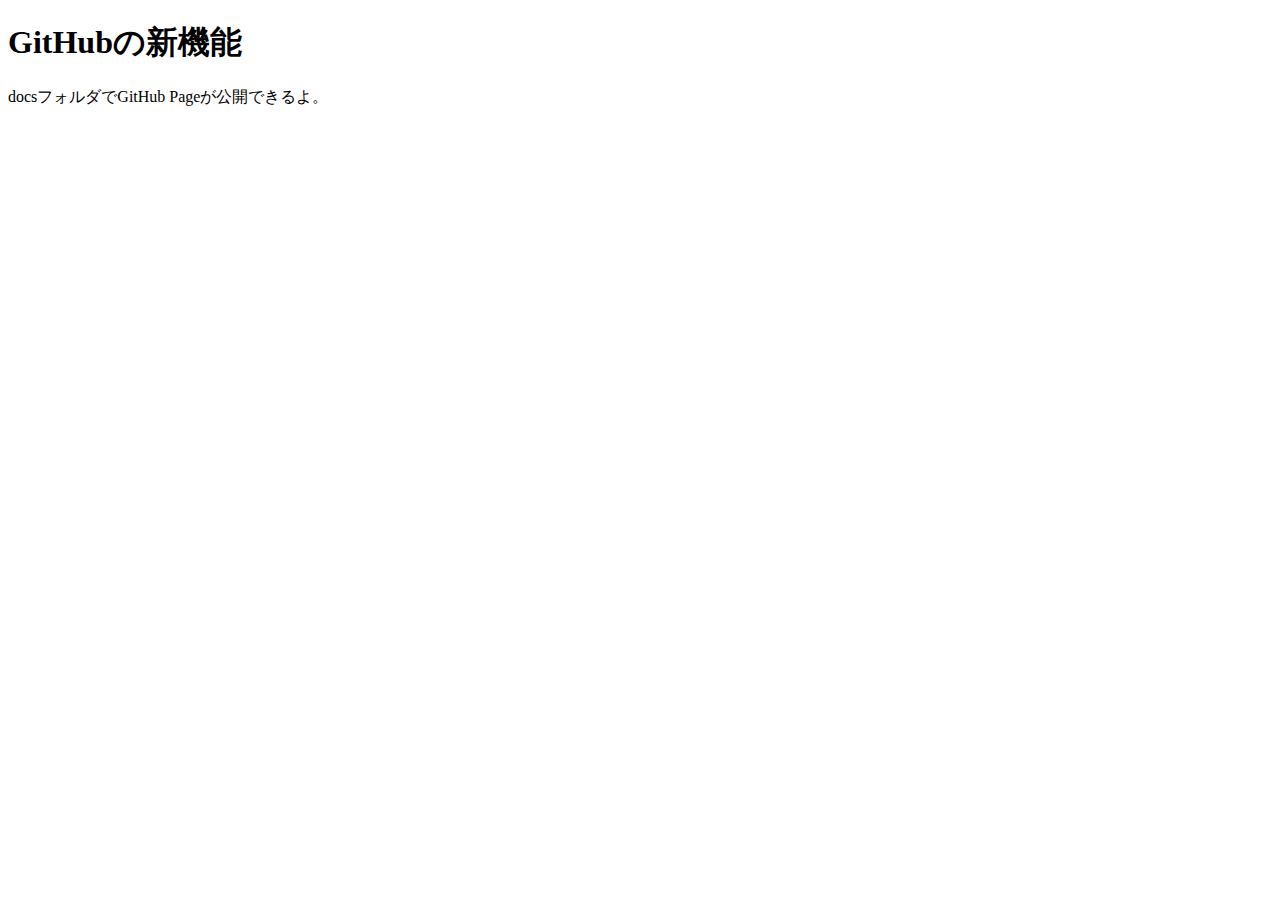
==== index.html @ 121c15c5 "基本ファイル追加" ====
<!doctype html>
<html lang="ja">
<head>
  <meta charset="UTF-8">
  <meta name="viewport"
        content="width=device-width, user-scalable=no, initial-scale=1.0, maximum-scale=1.0, minimum-scale=1.0">
  <meta http-equiv="X-UA-Compatible" content="ie=edge">
  <link rel="stylesheet" href="css/style.css">
  <script src="js/script.js"></script>
  <title>My Page</title>
</head>
<body>
<h1>GitHubの新機能</h1>
<p>docsフォルダでGitHub Pageが公開できるよ。</p>
<figure>
  <img src="images/animal1.jpg" alt="">
</figure>
</body>
</html>
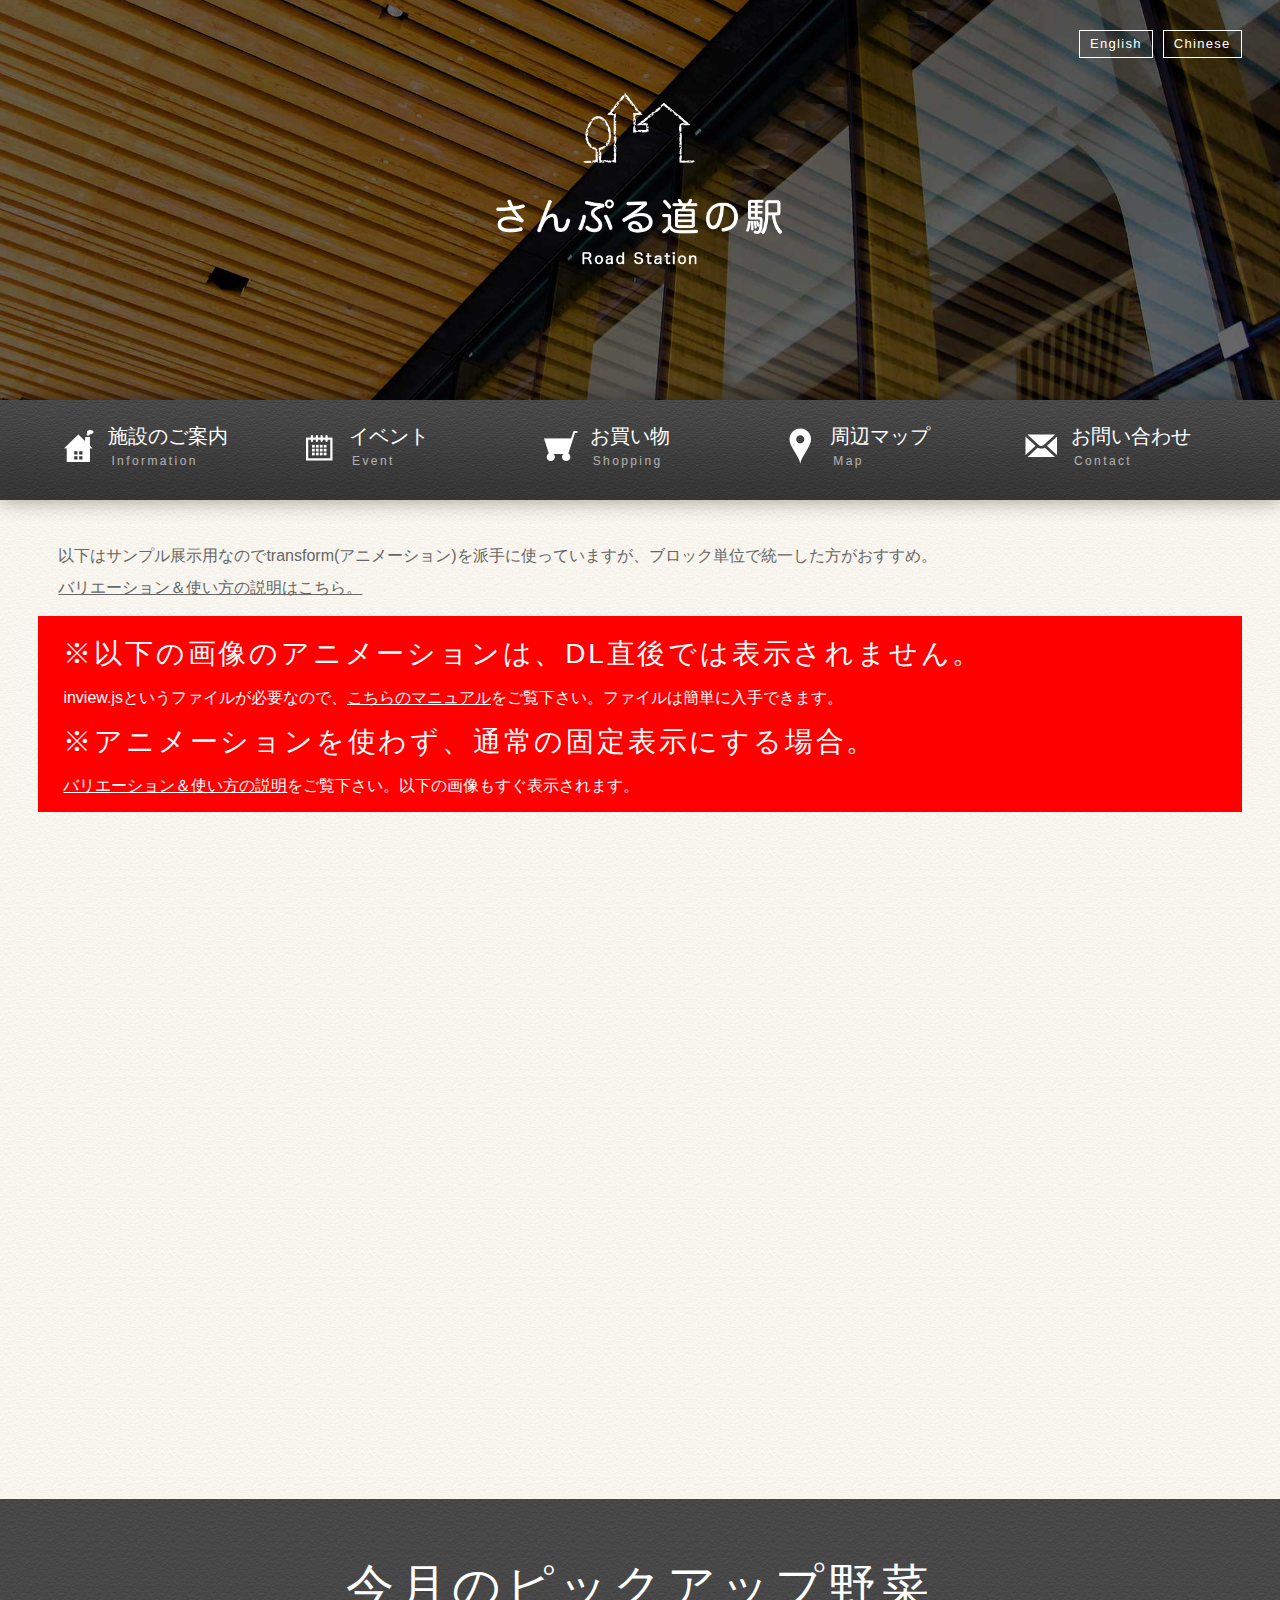
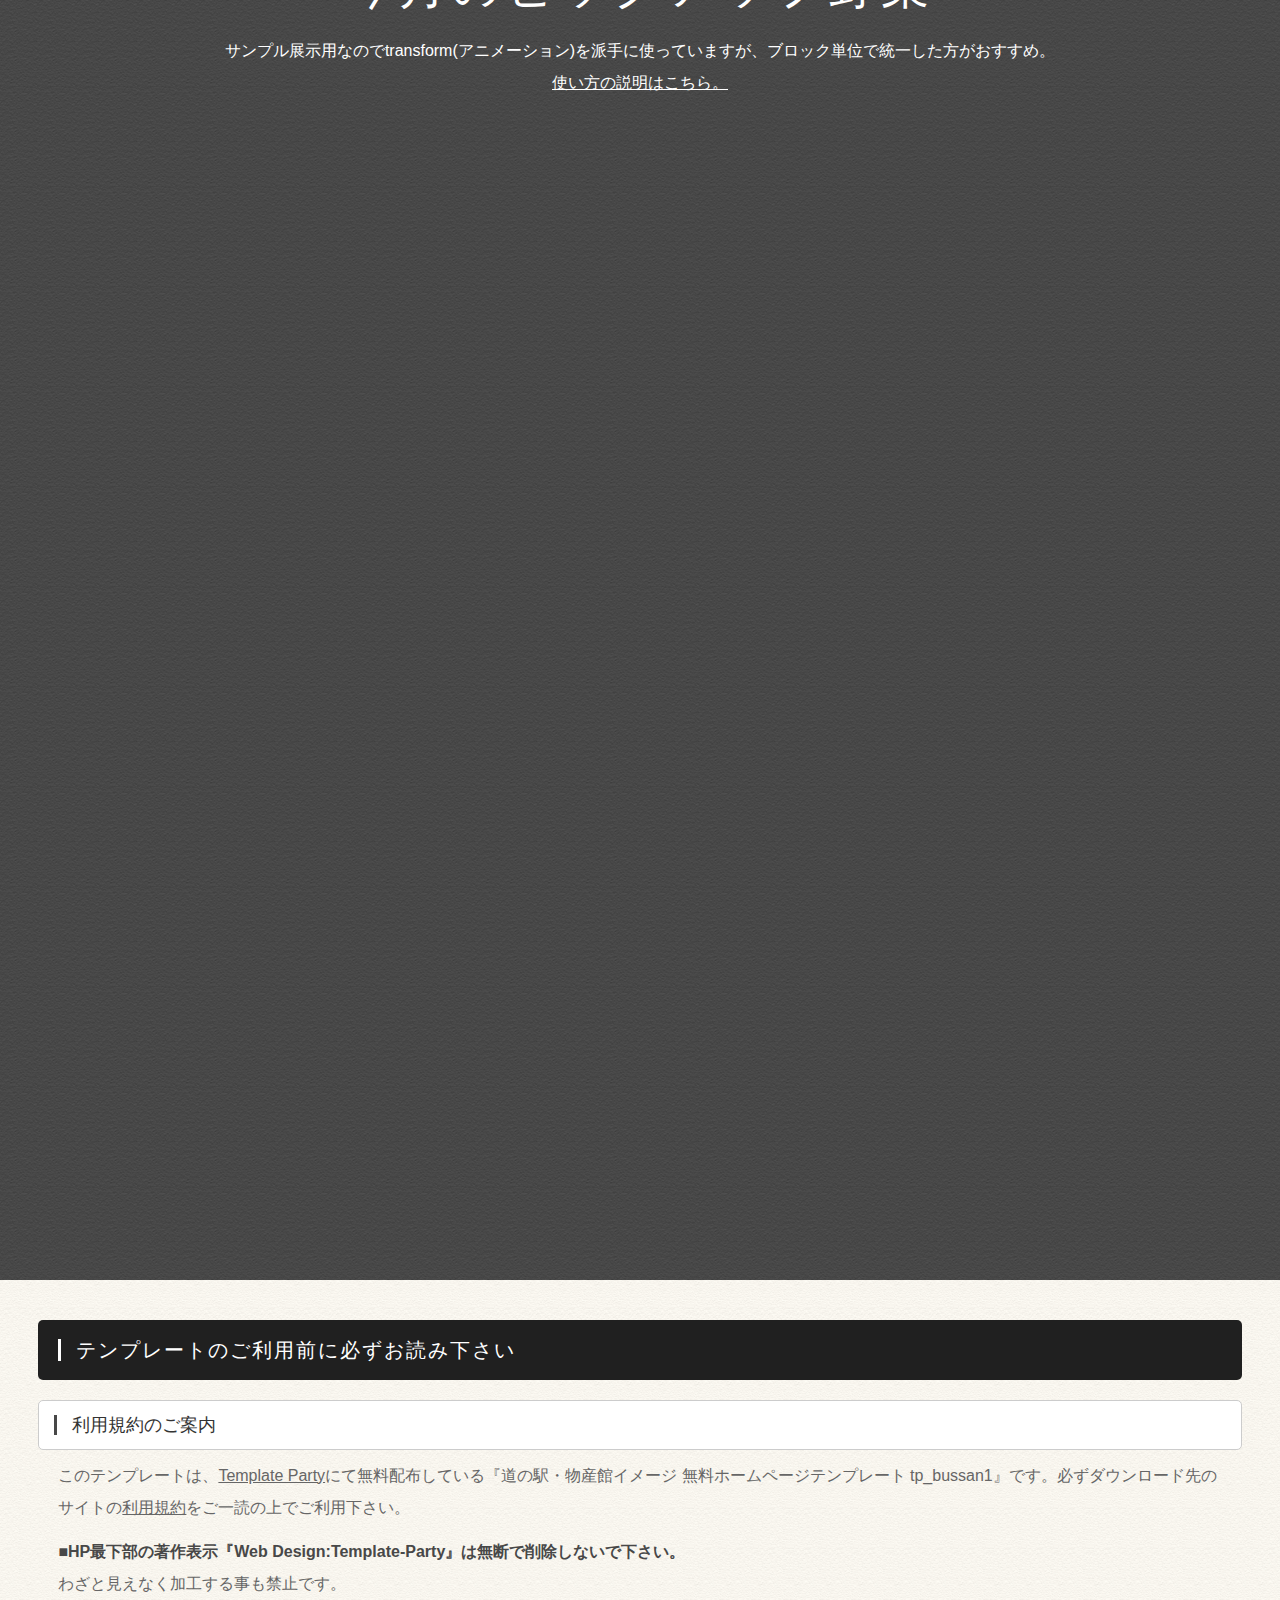
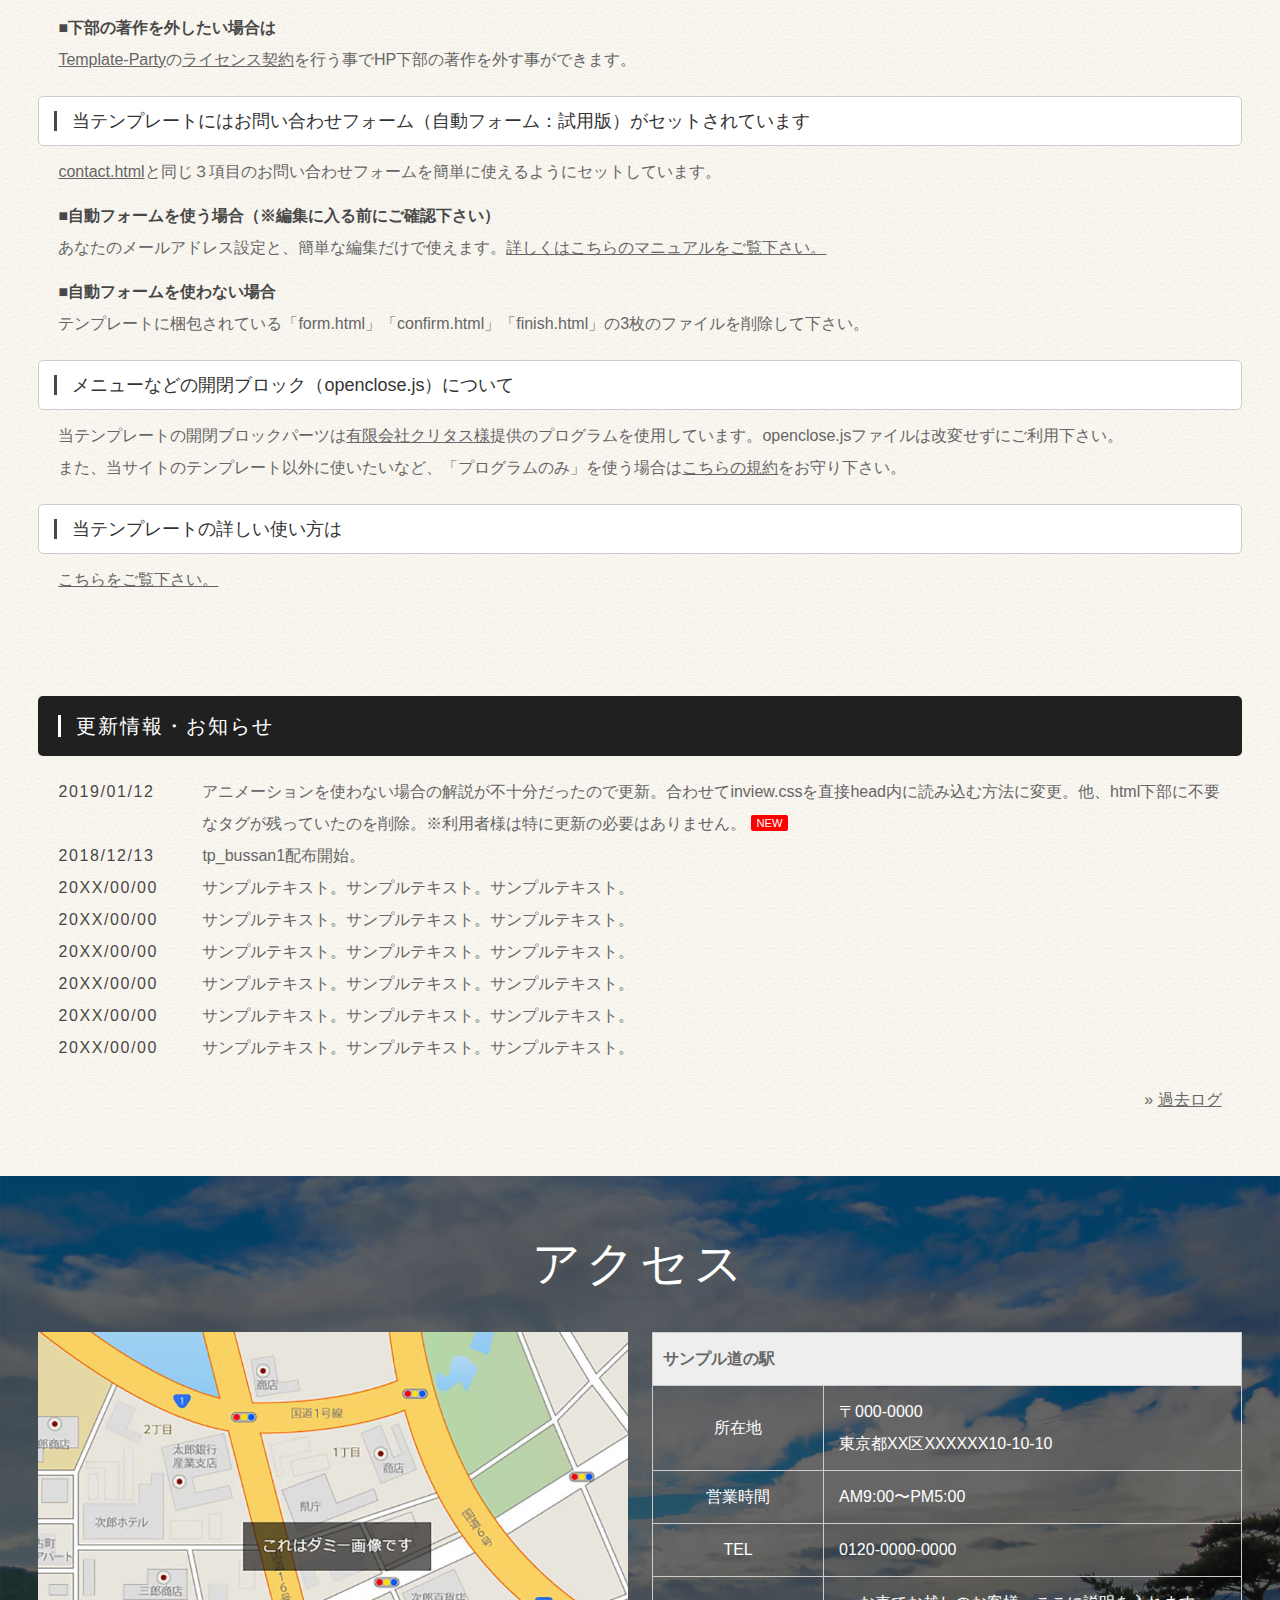
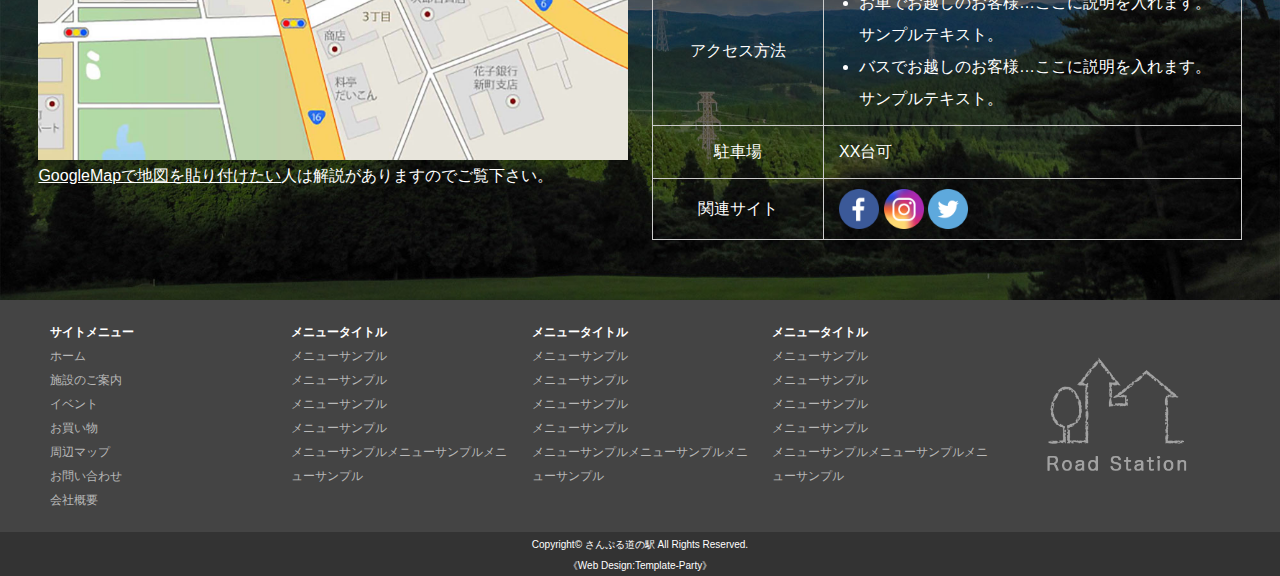
==== commit 83409126: "テンプレサイトインポートしてみた" ====
--- a/index.html
+++ b/index.html
@@ -1,19 +1,381 @@
-<!doctype html>
+<!DOCTYPE html>
 <html lang="ja">
 <head>
-  <meta charset="UTF-8">
-  <meta name="viewport"
-        content="width=device-width, user-scalable=no, initial-scale=1.0, maximum-scale=1.0, minimum-scale=1.0">
-  <meta http-equiv="X-UA-Compatible" content="ie=edge">
-  <link rel="stylesheet" href="css/style.css">
-  <script src="js/script.js"></script>
-  <title>My Page</title>
+<meta charset="UTF-8">
+<meta http-equiv="X-UA-Compatible" content="IE=edge">
+<title>道の駅・物産館イメージ 無料ホームページテンプレート tp_bussan1</title>
+<meta name="viewport" content="width=device-width, initial-scale=1">
+<meta name="description" content="ここにサイト説明を入れます">
+<meta name="keywords" content="キーワード１,キーワード２,キーワード３,キーワード４,キーワード５">
+<link rel="stylesheet" href="css/style.css">
+<link rel="stylesheet" href="css/inview.css">
+<script src="js/openclose.js"></script>
+<script src="js/fixmenu.js"></script>
+<script src="js/fixmenu_pagetop.js"></script>
+<script src="https://ajax.googleapis.com/ajax/libs/jquery/1.12.4/jquery.min.js"></script>
+<!--[if lt IE 9]>
+<script src="https://oss.maxcdn.com/html5shiv/3.7.2/html5shiv.min.js"></script>
+<script src="https://oss.maxcdn.com/respond/1.4.2/respond.min.js"></script>
+<style>
+body.is-fixed-menu #menubar.nav-fix-pos,body.is-fixed #menubar.nav-fix-pos {position: static;}
+</style>
+<![endif]-->
+<!--[if lt IE 10]>
+<style>
+.up, .left, .right, .transform1, .transform2 {opacity:1;}
+.upstyle, .leftstyle, .rightstyle, .transform1style, .transform2style {transition: 0s 0s;}
+.up {bottom: 0px;}
+.left {left: 0px;}
+.right {right: 0px;}
+.transform1 {transform: scaleX(1);}
+</style>
+<![endif]-->
 </head>
-<body>
-<h1>GitHubの新機能</h1>
-<p>docsフォルダでGitHub Pageが公開できるよ。</p>
-<figure>
-  <img src="images/animal1.jpg" alt="">
-</figure>
+
+<body class="home">
+
+<header>
+<div class="inner">
+<h1 id="logo"><a href="index.html"><img src="images/logo.png" alt="さんぷる道の駅"></a></h1>
+<ul id="header-nav">
+<li><a href="#">English</a></li>
+<li><a href="#">Chinese</a></li>
+</ul>
+</div>
+</header>
+
+<!--PC用（901px以上端末）メニュー-->
+<nav id="menubar" class="nav-fix-pos">
+<ul class="inner">
+<li class="info"><a href="info.html">施設のご案内<span>Information</span></a></li>
+<li class="event"><a href="event.html">イベント<span>Event</span></a></li>
+<li class="shopping"><a href="shopping.html">お買い物<span>Shopping</span></a></li>
+<li class="map"><a href="map.html">周辺マップ<span>Map</span></a></li>
+<li class="contact"><a href="contact.html">お問い合わせ<span>Contact</span></a></li>
+</ul>
+</nav>
+<!--小さな端末用（900px以下端末）メニュー-->
+<nav id="menubar-s">
+<ul>
+<li class="info"><a href="info.html">施設のご案内<span>Information</span></a></li>
+<li class="event"><a href="event.html">イベント<span>Event</span></a></li>
+<li class="shopping"><a href="shopping.html">お買い物<span>Shopping</span></a></li>
+<li class="map"><a href="map.html">周辺マップ<span>Map</span></a></li>
+<li class="contact"><a href="contact.html">お問い合わせ<span>Contact</span></a></li>
+</ul>
+</nav>
+
+<div class="contents">
+<div class="inner">
+
+	<section>
+
+	<p>以下はサンプル展示用なのでtransform(アニメーション)を派手に使っていますが、ブロック単位で統一した方がおすすめ。<br>
+	<a href="transform.html">バリエーション＆使い方の説明はこちら。</a></p>
+
+	<p class="check"><span class="big1">※以下の画像のアニメーションは、DL直後では表示されません。</span><br>
+	inview.jsというファイルが必要なので、<a href="https://template-party.com/file/inview.html">こちらのマニュアル</a>をご覧下さい。ファイルは簡単に入手できます。<br>
+	<span class="big1">※アニメーションを使わず、通常の固定表示にする場合。</span><br>
+	<a href="transform.html">バリエーション＆使い方の説明</a>をご覧下さい。以下の画像もすぐ表示されます。</p>
+
+	<div class="box2 transform1">
+	<figure><img src="images_sample/sample1.jpg" alt="コーヒー豆"></figure>
+	<h4>コーヒーの試飲</h4>
+	<p>X月X日より取り扱い開始予定のコーヒー豆を使った試飲会を行います。みなさまぜひご参加下さい！</p>
+	<p class="btn1"><a href="#">もっと見る</a></p>
+	<span class="date">12/20</span>
+	</div>
+
+	<div class="box2 transform1">
+	<figure><img src="images_sample/sample1.jpg" alt="コーヒー豆"></figure>
+	<h4>コーヒーの試飲</h4>
+	<p>タイトルも説明文も短めにして下さい。長いと途中で切れます。タイトルも説明文も短めにして下さい。長いと途中で切れます。タイトルも説明文も短めにして下さい。長いと途中で切れます。</p>
+	<p class="btn1"><a href="#">もっと見る</a></p>
+	<span class="date">12/20</span>
+	</div>
+
+	<div class="box2 transform1">
+	<figure><img src="images_sample/sample1.jpg" alt="コーヒー豆"></figure>
+	<h4>コーヒーの試飲</h4>
+	<p>タイトルも説明文も短めにして下さい。長いと途中で切れます。タイトルも説明文も短めにして下さい。長いと途中で切れます。タイトルも説明文も短めにして下さい。長いと途中で切れます。</p>
+	<p class="btn1"><a href="#">もっと見る</a></p>
+	<span class="date">12/20</span>
+	</div>
+
+	<div class="box2 transform2">
+	<figure><img src="images_sample/sample2.jpg" alt="いちご"></figure>
+	<h4>いちごの試食</h4>
+	<p>X月X日より取り扱い開始予定のいちごの試食会を行います。みなさまぜひご参加下さい！</p>
+	<p class="btn1"><a href="#">もっと見る</a></p>
+	<span class="date">12/20</span>
+	</div>
+
+	<div class="box2 transform2">
+	<figure><img src="images_sample/sample2.jpg" alt="いちご"></figure>
+	<h4>いちごの試食</h4>
+	<p>タイトルも説明文も短めにして下さい。長いと途中で切れます。タイトルも説明文も短めにして下さい。長いと途中で切れます。タイトルも説明文も短めにして下さい。長いと途中で切れます。</p>
+	<p class="btn1"><a href="#">もっと見る</a></p>
+	<span class="date">12/20</span>
+	</div>
+
+	<div class="box2 transform2">
+	<figure><img src="images_sample/sample2.jpg" alt="いちご"></figure>
+	<h4>いちごの試食</h4>
+	<p>タイトルも説明文も短めにして下さい。長いと途中で切れます。タイトルも説明文も短めにして下さい。長いと途中で切れます。タイトルも説明文も短めにして下さい。長いと途中で切れます。</p>
+	<p class="btn1"><a href="#">もっと見る</a></p>
+	<span class="date">12/20</span>
+	</div>
+
+	</section>
+
+</div>
+<!--/.inner-->
+</div>
+<!--/.contents-->
+
+<div class="contents bg2">
+<div class="inner">
+
+	<section>
+
+	<h2 class="simple">今月のピックアップ野菜</h2>
+	<p class="c">サンプル展示用なのでtransform(アニメーション)を派手に使っていますが、ブロック単位で統一した方がおすすめ。<br>
+	<a href="transform.html">使い方の説明はこちら。</a></p>
+
+	<div class="box1 up">
+	<figure class="fr w30p"><img src="images_sample/photo4.jpg" alt=""></figure>
+	<div class="fl w65p">
+	<h4>ラディッシュ</h4>
+	<p>ラディッシュのイラストは、イラスト素材サイトの<a href="http://sozai.komalu.com/" target="_blank">コムマール</a>さんの著作物です。このテンプレート内でご利用頂く場合のみ、イラストの再利用が許可されています。<br>
+	※イラスト横の小さなサイン(Komalu)はコムマールさんの著作表示箇所なので消さないで下さい。<br>
+	「Komalu」のサインを消したい場合や、弊社テンプレート以外での使用については<a href="http://sozai.komalu.com/" target="_blank">コムマール</a>さんのサイトの利用規約をご確認下さい。</p>
+	<p class="btn1"><a href="#">もっと詳しく見る</a></p>
+	</div>
+	</div>
+
+	<div class="box1 left">
+	<figure class="fl w30p"><img src="images_sample/photo4.jpg" alt=""></figure>
+	<div class="fr w65p">
+	<h4>ラディッシュ</h4>
+	<p>ラディッシュのイラストは、イラスト素材サイトの<a href="http://sozai.komalu.com/" target="_blank">コムマール</a>さんの著作物です。このテンプレート内でご利用頂く場合のみ、イラストの再利用が許可されています。<br>
+	※イラスト横の小さなサイン(Komalu)はコムマールさんの著作表示箇所なので消さないで下さい。<br>
+	「Komalu」のサインを消したい場合や、弊社テンプレート以外での使用については<a href="http://sozai.komalu.com/" target="_blank">コムマール</a>さんのサイトの利用規約をご確認下さい。</p>
+	<p class="btn1"><a href="#">もっと詳しく見る</a></p>
+	</div>
+	</div>
+
+	<div class="box1 right">
+	<figure class="fl w30p"><img src="images_sample/photo4.jpg" alt=""></figure>
+	<div class="fr w65p">
+	<h4>ラディッシュ</h4>
+	<p>ラディッシュのイラストは、イラスト素材サイトの<a href="http://sozai.komalu.com/" target="_blank">コムマール</a>さんの著作物です。このテンプレート内でご利用頂く場合のみ、イラストの再利用が許可されています。<br>
+	※イラスト横の小さなサイン(Komalu)はコムマールさんの著作表示箇所なので消さないで下さい。<br>
+	「Komalu」のサインを消したい場合や、弊社テンプレート以外での使用については<a href="http://sozai.komalu.com/" target="_blank">コムマール</a>さんのサイトの利用規約をご確認下さい。</p>
+	<p class="btn1"><a href="#">もっと詳しく見る</a></p>
+	</div>
+	</div>
+
+	</section>
+
+</div>
+<!--/.inner-->
+</div>
+<!--/.contents-->
+
+<div class="contents">
+<div class="inner">
+
+	<section>
+
+	<h2>テンプレートのご利用前に必ずお読み下さい</h2>
+
+	<h3>利用規約のご案内</h3>
+	<p>このテンプレートは、<a href="https://template-party.com/">Template Party</a>にて無料配布している『道の駅・物産館イメージ 無料ホームページテンプレート tp_bussan1』です。必ずダウンロード先のサイトの<a href="https://template-party.com/read.html">利用規約</a>をご一読の上でご利用下さい。</p>
+	<p><strong class="color1">■HP最下部の著作表示『Web Design:Template-Party』は無断で削除しないで下さい。</strong><br>
+	わざと見えなく加工する事も禁止です。</p>
+	<p><strong class="color1">■下部の著作を外したい場合は</strong><br>
+	<a href="https://template-party.com/">Template-Party</a>の<a href="https://template-party.com/member.html">ライセンス契約</a>を行う事でHP下部の著作を外す事ができます。</p>
+
+	<h3>当テンプレートにはお問い合わせフォーム（自動フォーム：試用版）がセットされています</h3>
+	<p><a href="contact.html">contact.html</a>と同じ３項目のお問い合わせフォームを簡単に使えるようにセットしています。</p>
+	<p><strong class="color1">■自動フォームを使う場合（※編集に入る前にご確認下さい）</strong><br>
+	あなたのメールアドレス設定と、簡単な編集だけで使えます。<a href="https://template-party.com/file/formgen_manual_set2.html" target="_blank">詳しくはこちらのマニュアルをご覧下さい。</a></p>
+	<p><strong class="color1">■自動フォームを使わない場合</strong><br>
+	テンプレートに梱包されている「form.html」「confirm.html」「finish.html」の3枚のファイルを削除して下さい。</p>
+
+	<h3>メニューなどの開閉ブロック（openclose.js）について</h3>
+	<p>当テンプレートの開閉ブロックパーツは<a href="http://www.crytus.co.jp/">有限会社クリタス様</a>提供のプログラムを使用しています。openclose.jsファイルは改変せずにご利用下さい。<br>
+	また、当サイトのテンプレート以外に使いたいなど、「プログラムのみ」を使う場合は<a href="https://template-party.com/free_program/openclose_license.html">こちらの規約</a>をお守り下さい。</p>
+
+	<h3>当テンプレートの詳しい使い方は</h3>
+	<p><a href="company.html">こちらをご覧下さい。</a></p>
+
+	</section>
+
+</div>
+<!--/.inner-->
+</div>
+<!--/.contents-->
+
+<div class="contents">
+<div class="inner">
+
+	<section id="new">
+	<h2>更新情報・お知らせ</h2>
+	<dl>
+	<dt>2019/01/12</dt>
+	<dd>アニメーションを使わない場合の解説が不十分だったので更新。合わせてinview.cssを直接head内に読み込む方法に変更。他、html下部に不要なタグが残っていたのを削除。※利用者様は特に更新の必要はありません。<span class="newicon">NEW</span></dd>
+	<dt>2018/12/13</dt>
+	<dd>tp_bussan1配布開始。</dd>
+	<dt>20XX/00/00</dt>
+	<dd>サンプルテキスト。サンプルテキスト。サンプルテキスト。</dd>
+	<dt>20XX/00/00</dt>
+	<dd>サンプルテキスト。サンプルテキスト。サンプルテキスト。</dd>
+	<dt>20XX/00/00</dt>
+	<dd>サンプルテキスト。サンプルテキスト。サンプルテキスト。</dd>
+	<dt>20XX/00/00</dt>
+	<dd>サンプルテキスト。サンプルテキスト。サンプルテキスト。</dd>
+	<dt>20XX/00/00</dt>
+	<dd>サンプルテキスト。サンプルテキスト。サンプルテキスト。</dd>
+	<dt>20XX/00/00</dt>
+	<dd>サンプルテキスト。サンプルテキスト。サンプルテキスト。</dd>
+	</dl>
+	<p class="r">&raquo;&nbsp;<a href="#">過去ログ</a></p>
+	</section>
+
+</div>
+<!--/.inner-->
+</div>
+<!--/.contents-->
+
+<div class="contents bg-access">
+<div class="inner">
+
+	<section>
+
+	<h2 class="simple">アクセス</h2>
+
+	<div class="href-left">
+
+	<div><img src="images/dummy_map_main.jpg" alt=""><br>
+	<a href="http://template-party.com/file/pickup_googlemap.html" target="_blank">GoogleMapで地図を貼り付けたい</a>人は解説がありますのでご覧下さい。</div>
+
+	</div>
+	<!--/#fooer-left-->
+
+	<div class="href-right">
+
+	<table class="ta1">
+	<caption>サンプル道の駅</caption>
+	<tr>
+	<th>所在地</th>
+	<td>〒000-0000<br>
+	東京都XX区XXXXXX10-10-10</td>
+	</tr>
+	<tr>
+	<th>営業時間</th>
+	<td>AM9:00〜PM5:00</td>
+	</tr>
+	<tr>
+	<th>TEL</th>
+	<td>0120-0000-0000</td>
+	</tr>
+	<tr>
+	<th>アクセス方法</th>
+	<td>
+		<ul class="disc">
+		<li>お車でお越しのお客様…ここに説明を入れます。サンプルテキスト。</li>
+		<li>バスでお越しのお客様…ここに説明を入れます。サンプルテキスト。</li>
+		</ul>
+	</td>
+	</tr>
+	<tr>
+	<th>駐車場</th>
+	<td>XX台可</td>
+	</tr>
+	<tr>
+	<th>関連サイト</th>
+	<td>
+		<div class="icon">
+		<a href="#"><img src="images/icon_facebook.png" alt="Facebook"></a>
+		<a href="#"><img src="images/icon_instagram.png" alt="Instagram"></a>
+		<a href="#"><img src="images/icon_twitter.png" alt="Twitter"></a>
+		</div>
+	</td>
+	</tr>
+	</table>
+
+	</div>
+	<!--/#fooer-right-->
+
+</section>
+
+</div>
+<!--/.inner-->
+</div>
+<!--/.contents-->
+
+<footer>
+
+<div id="footermenu" class="inner">
+<ul>
+<li class="title">サイトメニュー</li>
+<li><a href="index.html">ホーム</a></li>
+<li><a href="info.html">施設のご案内</a></li>
+<li><a href="event.html">イベント</a></li>
+<li><a href="shopping.html">お買い物</a></li>
+<li><a href="map.html">周辺マップ</a></li>
+<li><a href="contact.html">お問い合わせ</a></li>
+<li><a href="company.html">会社概要</a></li>
+</ul>
+<ul>
+<li class="title">メニュータイトル</li>
+<li><a href="#">メニューサンプル</a></li>
+<li><a href="#">メニューサンプル</a></li>
+<li><a href="#">メニューサンプル</a></li>
+<li><a href="#">メニューサンプル</a></li>
+<li><a href="#">メニューサンプルメニューサンプルメニューサンプル</a></li>
+</ul>
+<ul>
+<li class="title">メニュータイトル</li>
+<li><a href="#">メニューサンプル</a></li>
+<li><a href="#">メニューサンプル</a></li>
+<li><a href="#">メニューサンプル</a></li>
+<li><a href="#">メニューサンプル</a></li>
+<li><a href="#">メニューサンプルメニューサンプルメニューサンプル</a></li>
+</ul>
+<ul>
+<li class="title">メニュータイトル</li>
+<li><a href="#">メニューサンプル</a></li>
+<li><a href="#">メニューサンプル</a></li>
+<li><a href="#">メニューサンプル</a></li>
+<li><a href="#">メニューサンプル</a></li>
+<li><a href="#">メニューサンプルメニューサンプルメニューサンプル</a></li>
+</ul>
+</div>
+<!--/footermenu-->
+
+<div id="copyright">
+<small>Copyright&copy; <a href="index.html">さんぷる道の駅</a> All Rights Reserved.</small>
+<span class="pr"><a href="https://template-party.com/" target="_blank">《Web Design:Template-Party》</a></span>
+</div>
+
+</footer>
+
+<p class="nav-fix-pos-pagetop"><a href="#">↑</a></p>
+
+<!--メニュー開閉ボタン-->
+<div id="menubar_hdr" class="close"></div>
+<!--メニューの開閉処理条件設定　900px以下-->
+<script>
+if (OCwindowWidth() <= 900) {
+	open_close("menubar_hdr", "menubar-s");
+}
+</script>
+
+<!--パララックス用ファイル読み込み-->
+<script src="js/jquery.inview.js"></script>
+<script src="js/jquery.inview_set.js"></script>
+
 </body>
-</html>+</html>
--- a/css/style.css
+++ b/css/style.css
@@ -0,0 +1,1092 @@
+@charset "utf-8";
+
+
+/*全端末（PC・タブレット・スマホ）共通設定
+------------------------------------------------------------------------------------------------------------------------------------------*/
+
+/*全体の設定
+---------------------------------------------------------------------------*/
+body {
+	margin: 0px;
+	padding: 0px;
+	color: #666;	/*全体の文字色*/
+	font-family:"ヒラギノ角ゴ Pro W3", "Hiragino Kaku Gothic Pro", "メイリオ", Meiryo, Osaka, "ＭＳ Ｐゴシック", "MS PGothic", sans-serif;	/*フォント種類*/
+	font-size: 16px;	/*文字サイズ*/
+	line-height: 2;		/*行間*/
+	background: #f9f6f0 url(../images/bg.jpg) center / 100px;
+}
+h1,h2,h3,h4,h5,p,ul,ol,li,dl,dt,dd,form,figure,form {margin: 0px;padding: 0px;font-size: 100%;font-weight: normal;}
+ul {list-style-type: none;}
+ol {padding-left: 40px;padding-bottom: 20px;}
+img {border: none;max-width: 100%;height: auto;vertical-align: middle;}
+table {border-collapse:collapse;font-size: 100%;border-spacing: 0;}
+video {max-width: 100%;}
+iframe {width: 100%;}
+
+/*リンク（全般）設定
+---------------------------------------------------------------------------*/
+a {
+	color: #666;		/*リンクテキストの色*/
+	transition: 0.5s;	/*マウスオン時の移り変わるまでの時間設定。0.5秒。*/
+}
+a:hover {
+	color: #484848;			/*マウスオン時の文字色*/
+	text-decoration: none;	/*マウスオン時に下線を消す設定。残したいならこの１行削除。*/
+}
+
+/*inner共通
+---------------------------------------------------------------------------*/
+.inner {
+	max-width: 1500px;	/*サイトの最大幅*/
+	margin: 0 auto;
+	padding: 0 3%;		/*上下、左右へのボックス内の余白*/
+}
+
+/*ヘッダー（ロゴが入った最上段のブロック）
+---------------------------------------------------------------------------*/
+/*ヘッダーブロック*/
+header {
+	background: url(../images/mainimg.jpg) no-repeat center center;			/*背景画像の読み込み。※古いブラウザ用。*/
+	background: url(../images/mainimg.jpg) no-repeat center center / cover;	/*背景画像の読み込み*/
+	height: 200px;	/*ヘッダーの高さ*/
+	color: #fff;	/*文字色*/
+}
+header a {
+	color: #fff;	/*リンクテキストの文字色*/
+}
+/*トップページへの追加設定*/
+.home header {
+	height: 400px;	/*ヘッダーの高さを上書き。*/
+}
+/*ロゴ画像*/
+header h1 {
+	margin: 0 auto;
+	width: 200px;		/*ロゴ画像の幅*/
+	padding-top: 40px;	/*上に空ける余白。上下のバランス調整をここでとって下さい。*/
+}
+/*トップページへの追加設定*/
+.home header h1 {
+	width: 300px;		/*ロゴ画像の幅を上書き*/
+	padding-top: 90px;	/*上に空ける余白の上書き。*/
+}
+
+/*ヘッダー右上メニュー
+---------------------------------------------------------------------------*/
+/*メニュー全体のブロック設定*/
+#header-nav {
+	position: absolute;
+	right: 3%;	/*ヘッダーの右から3%の場所に配置。*/
+	top: 30px;	/*ヘッダーの上から30pxの場所に配置。*/
+	letter-spacing: 0.1em;	/*文字間隔を少し広げる指定*/
+	font-size: 13px;	/*文字サイズ*/
+}
+/*メニュー１個あたりの設定*/
+#header-nav li {
+	float: left;	/*左に回り込み*/
+	margin-left: 10px;	/*メニュー間に空けるスペース*/
+}
+#header-nav li a {
+	text-decoration: none;display: inline-block;
+	border: 1px solid #fff;	/*枠線の幅、線種、色*/
+	padding: 0 10px;		/*上下、左右へのメニュー内の余白*/
+}
+#header-nav li a:hover {
+	background: #fff;	/*マウスオン時の背景色*/
+}
+
+/*メインメニュー
+---------------------------------------------------------------------------*/
+/*メニューブロック*/
+#menubar {
+	clear: both;overflow: hidden;position: relative;z-index: 100;
+	background: #202020 url(../images/bg_menu.jpg) repeat-x center center;	/*背景色、背景画像の読み込み。※古いブラウザ用。*/
+	background: #202020 url(../images/bg_menu.jpg) repeat-x center center / 100px;	/*背景色、背景画像の読み込み。*/
+	box-shadow: 0px 0px 20px rgba(0,0,0,0.4);	/*ボックスの影。右に、下に、広げる幅、0,0,0は黒の事で0.4は色が40%ついた状態の事。*/
+}
+/*メニュー１個あたりの設定*/
+#menubar li {
+	float: left;	/*左に回り込み*/
+	width: 20%;	/*メニュー幅（100÷5個=20%）*/
+}
+#menubar li a {
+	display:  block;text-decoration: none;
+	line-height: 1.6;	/*行間*/
+	color: #fff;		/*文字色*/
+	font-size: 20px;	/*文字サイズ*/
+	height: 70px;		/*高さ。下のmargin(10+10=20)とpadding-top(10)の数字を合計して「100」になるようにする。*/
+	margin: 10px 0;		/*上下、左右に空けるメニューの外のスペース。この部分はマウスオン時に反応しない(色がかわらない)部分になります。*/
+	padding-top: 10px;	/*メニュー内の上に空ける余白。上下のバランスをここで調整して下さい。*/
+	padding-left: 70px;	/*メニュー内の左側に空ける余白。アイコンとのバランスを調整します。*/
+	border-radius: 5px;	/*角丸のサイズ。マウスオン時に角が丸くなる設定です。*/
+}
+/*「施設のご案内」メニューの設定
+アイコンの読み込み。左から15pxの場所に配置。背景画像の一番上(0)を基準に読み込む。サイズは50px。*/
+#menubar li.info {
+	background: url(../images/mark_menu.png) no-repeat 15px 0px / 50px;
+}
+/*「イベント」メニューの設定
+アイコンの読み込み。左から15pxの場所に配置。背景画像の上から100px(-100px)を基準に読み込む。サイズは50px。*/
+#menubar li.event {
+	background: url(../images/mark_menu.png) no-repeat 15px -100px / 50px;
+}
+/*「お買い物」メニューの設定
+アイコンの読み込み。左から15pxの場所に配置。背景画像の上から100px(-200px)を基準に読み込む。サイズは50px。*/
+#menubar li.shopping {
+	background: url(../images/mark_menu.png) no-repeat 15px -200px / 50px;
+}
+/*「周辺マップ」メニューの設定
+アイコンの読み込み。左から15pxの場所に配置。背景画像の上から100px(-300px)を基準に読み込む。サイズは50px。*/
+#menubar li.map {
+	background: url(../images/mark_menu.png) no-repeat 15px -300px / 50px;
+}
+/*「お問い合わせ」メニューの設定
+アイコンの読み込み。左から15pxの場所に配置。背景画像の上から100px(-400px)を基準に読み込む。サイズは50px。*/
+#menubar li.contact {
+	background: url(../images/mark_menu.png) no-repeat 15px -400px / 50px;
+}
+/*装飾文字（英語表記）の設定*/
+#menubar li a span {
+	text-shadow: none;display: block;
+	font-size: 12px;		/*文字サイズ*/
+	letter-spacing: 0.2em;	/*文字間隔を少し広くする設定*/
+	padding-left: 3px;		/*左に少しだけ余白を作る。*/
+	opacity: 0.6;			/*60%だけ色がついた状態。*/
+}
+/*マウスオン時メニューと、現在表示中(current)メニューの設定*/
+#menubar li a:hover,#menubar li.current a {
+	background: rgba(0,0,0,0.15);	/*0,0,0は黒の事で、0.15は15%だけ色がついた状態の事。*/
+}
+/*スマホ用メニューを表示させない*/
+#menubar-s {display: none;}
+/*３本バーアイコンを表示させない*/
+#menubar_hdr {display: none;}
+
+/*fixmenu設定（メニューが画面上部に到達した際のスタイル）
+---------------------------------------------------------------------------*/
+/*上部固定メニュー用fixmenu設定*/
+body.is-fixed-menu #menubar.nav-fix-pos {
+	position: fixed;width: 100%;top: 0px;
+}
+body.is-fixed-menu .contents:first-of-type {
+	margin-top: 100px;	/*メニューブロックの高さを指定する。背景画像も高さ100pxなので通常はこのままで。*/
+}
+/*※以下の２ブロックのスタイルの「中身」は、上の２ブロックのスタイルと単純に合わせておいて下さい。fixmenuスクリプトを２つ使う為に必要な設定になります。*/
+body.is-fixed #menubar.nav-fix-pos {
+	position: fixed;width: 100%;top: 0px;
+}
+body.is-fixed .contents:first-of-type {
+	margin-top: 100px;
+}
+
+/*contents
+---------------------------------------------------------------------------*/
+.contents {
+	clear: both;overflow: hidden;
+	padding-top: 40px;		/*上に空けるボックス内の余白*/
+	padding-bottom: 40px;	/*下に空けるボックス内の余白*/
+}
+/*コンテンツのh2タグ設定*/
+.contents h2 {
+	clear: both;
+	margin-bottom: 20px;	/*見出しの下に空けるスペース*/
+	padding: 10px 20px;		/*上下、左右への余白*/
+	font-size: 20px;		/*文字サイズ*/
+	background: #202020;	/*背景色*/
+	color: #fff;			/*文字色*/
+	border-radius: 5px;		/*角丸のサイズ*/
+	letter-spacing: 0.1em;	/*文字間隔を少し広くとる設定*/
+}
+/*h2タグの１文字目の設定。左側のアクセントラインです。*/
+.contents h2::first-letter {
+	border-left: 3px solid #fff;	/*左の線の幅、線種、色*/
+	padding-left: 15px;				/*線と文字列との間に空ける余白*/
+}
+/*h2タグに「class="simple"」を指定した場合の追加設定。大文字でセンタリングされる見出しです。*/
+.contents h2.simple {
+	background: none;padding: 0;
+	font-size: 48px;	/*文字サイズ*/
+	text-align: center;	/*文字を中央に*/
+	color: #202020;		/*文字色*/
+}
+.contents h2.simple::first-letter {
+	border: none;
+	padding: 0;
+}
+.contents h2.simple + p {
+	margin-top: -20px;
+}
+/*コンテンツのh3タグ設定*/
+.contents h3 {
+	clear: both;
+	margin-bottom: 20px;	/*見出しの下に空けるスペース*/
+	padding: 6px 15px;		/*上下、左右への余白*/
+	font-size: 18px;		/*文字サイズ*/
+	border: 1px solid #ccc;		/*枠線の幅、線種、色*/
+	border-radius: 5px;		/*角丸のサイズ*/
+	background: #fff;		/*背景色*/
+	color: #333;			/*文字色*/
+}
+/*h3タグの１文字目への設定。左側のアクセントラインです。*/
+.contents h3::first-letter {
+	border-left: 3px solid #484848;	/*左の線の幅、線種、色*/
+	padding-left: 15px;				/*線と文字列との間に空ける余白*/
+}
+/*コンテンツの段落タグ設定*/
+.contents p {
+	padding: 0px 20px 20px;	/*上、左右、下への余白*/
+}
+/*他*/
+.contents h2 + p,
+.contents h3 + p {
+	margin-top: -10px;
+}
+.contents section + section {
+	margin-top: 30px;
+}
+.contents p + p {
+	margin-top: -8px;
+}
+
+/*mainコンテンツ
+---------------------------------------------------------------------------*/
+.main {
+	float: right;	/*右に回り込み*/
+	width: 75%;		/*ブロックの幅*/
+}
+
+/*subコンテンツ（左側のブロック）
+---------------------------------------------------------------------------*/
+.sub {
+	float: left;	/*左に回り込み*/
+	width: 20%;		/*ブロックの幅*/
+}
+/*h2見出しタグ設定*/
+.sub h2 {
+	margin-bottom: 0;
+	letter-spacing: normal;
+	font-size: 16px;
+	background: #202020;	/*背景色*/
+	color: #fff;			/*文字色*/
+	text-align: center;		/*文字をセンタリング*/
+	padding: 10px 0;		/*上下、左右への見出し内の余白*/
+	border-radius: 5px 5px 0px 0px;	/*上、右、下、左への角丸の指定*/
+}
+.sub h2::first-letter {
+	border: none;padding: 0;
+}
+.sub h2 + p,
+.sub h3 + p {
+	margin-top: 0;
+}
+
+/*サブメニュー（左側ブロックのメニュー）
+---------------------------------------------------------------------------*/
+/*メニューブロック全体の設定*/
+.sub .submenu {
+	margin-bottom: 20px;	/*メニューブロックの下にあけるスペース*/
+}
+/*メニュー１個ごとの設定*/
+.sub .submenu li a {
+	text-decoration: none;display: block;
+	padding: 0 10px;	/*上下、左右のボックス内の余白*/
+	border: 1px solid #ccc;	/*枠線の幅、線種、色*/
+	border-top: none;		/*上の線だけ消す*/
+	background: #fff;		/*背景色*/
+	color: #666;	/*文字色*/
+}
+.sub .submenu li a:hover {
+	color: #484848;
+}
+
+/*subコンテンツ内のlistブロック
+---------------------------------------------------------------------------*/
+.sub .list {
+	overflow: hidden;
+	font-size: 12px;	/*文字サイズ*/
+	line-height: 1.4;	/*行間*/
+	background: #fff;	/*背景色*/
+	border: 1px solid #ccc;	/*枠線の幅、線種、色*/
+	border-top: none;	/*上の線だけ消す*/
+	padding: 5px;		/*ボックス内の余白*/
+	color: #666;		/*文字色*/
+}
+.sub .list a {
+	color: #666;		/*リンクテキストの文字色*/
+}
+/*最後のlistボックスへの設定*/
+.sub .list:last-of-type {
+	margin-bottom: 20px;	/*ボックスの下に空ける余白*/
+}
+/*画像*/
+.sub .list figure {
+	float: left;		/*左に回り込み*/
+	width: 30%;			/*画像幅*/
+	margin-right: 5px;	/*画像の右に空けるスペース*/
+}
+/*h4見出しの文字色*/
+.sub .list h4, .sub .list h4 a {
+	color: #484848;
+}
+
+/*各ページ下部に配置している「アクセス」ブロック
+---------------------------------------------------------------------------*/
+/*左側ブロック（地図が入っている方）*/
+.href-left {
+	float: left;	/*左に回り込み*/
+	width: 49%;		/*ブロック幅*/
+}
+/*右側ブロック（詳細情報）*/
+.href-right {
+	float: right;	/*右に回り込み*/
+	width: 49%;		/*ブロック幅*/
+}
+/*ソーシャルメディアアイコン*/
+.icon img {
+	width: 40px;	/*画像の幅*/
+}
+
+/*フッター設定
+---------------------------------------------------------------------------*/
+footer {
+	clear: both;
+	font-size: 12px;	/*文字サイズ*/
+	color: #b8b8b8;	/*文字色*/
+	background: #444;	/*背景色*/
+}
+/*リンクテキスト*/
+footer a {
+	color: #b8b8b8;	/*文字色*/
+	text-decoration: none;
+}
+/*リンクのマウスオン時*/
+footer a:hover {
+	color: #fff;
+}
+footer .pr {display: block;}
+
+/*フッターメニュー
+---------------------------------------------------------------------------*/
+/*ボックス全体*/
+#footermenu {
+	overflow: hidden;
+	padding: 20px 3%;	/*上下、左右のボックス内の余白*/
+	background: url(../images/logo_footer.png) no-repeat right center / 20%;	/*背景画像の読み込み。右側、上下中央に配置。画像はブロック幅の20%で読み込む。*/
+	color: #fff;		/*文字色*/
+}
+/*１行分の設定*/
+#footermenu ul {
+	float: left;	/*左に回り込み*/
+	width: 18%;		/*幅*/
+	padding-right: 1%;
+	padding-left: 1%;
+}
+/*「class="title"」をつけた場合の設定*/
+#footermenu .title {
+	font-weight: bold;	/*太字にする*/
+}
+
+/*コピーライト
+---------------------------------------------------------------------------*/
+#copyright {
+	clear: both;
+	text-align: center;
+	background: #333;	/*背景色*/
+	font-size: 12px;	/*文字サイズ*/
+	color: #fff;		/*文字色*/
+}
+/*リンクテキスト*/
+#copyright a {text-decoration: none;color: #fff;}
+
+/*box1（１カラムボックス）
+---------------------------------------------------------------------------*/
+/*ボックス１個あたりの設定*/
+.box1 {
+	overflow: hidden;
+	background: #fff;		/*背景色*/
+	color: #666;			/*文字色*/
+	margin: 0 2% 20px;		/*上、左右、下へのボックスの外に空けるスペース*/
+	border: 1px solid #eeeae2;	/*枠線の幅、線種、色*/
+	padding: 3%;
+}
+/*box1内のh4(見出し)タグ*/
+.box1 h4 {
+	color: #484848;		/*文字色*/
+	font-size: 24px;	/*文字サイズ*/
+	border-bottom: 2px dotted #484848;	/*下線の幅、線種、色*/
+	margin-bottom: 10px;	/*下に空けるスペース*/
+}
+/*box1内のp(段落)タグ*/
+.box1 p {padding: 0 !important;line-height: 1.5;}
+.box1 p a {color: #666;}
+/*box2内のbtn1。本体の設定はこの下の下のブロックにあります。*/
+.box1 p.btn1 {margin-top: 20px;}
+
+/*box2（３カラムボックス）
+---------------------------------------------------------------------------*/
+/*ボックス１個あたりの設定*/
+.box2 {
+	position: relative;
+	width: 24.5%;		/*ボックスの幅*/
+	float: left;		/*左に回り込み*/
+	text-align: center;	/*内容をセンタリング*/
+	padding: 3%;		/*ボックス内の余白*/
+	padding-bottom: 75px;	/*下の余白だけ上書き*/
+	background: #fff;		/*背景色*/
+	border: 1px solid #eeeae2;	/*枠線の幅、線種、色*/
+	margin: 0 0 20px 2%;		/*上、右、下、左へのボックスの外に空けるスペース*/
+	line-height: 1.5;	/*行間*/
+	color: #666;		/*文字色*/
+}
+/*box2内の日付*/
+.box2 span.date {
+	position: absolute;
+	left: -10px;	/*左から-10pxの場所に配置*/
+	top: -10px;		/*上から-10pxの場所に配置*/
+	background: #484848;	/*背景色*/
+	color: #fff;			/*文字色*/
+	font-size: 12px;		/*文字サイズ*/
+	width: 50px;			/*幅*/
+	line-height: 50px;		/*高さ*/
+	border-radius: 50%;		/*円形にする*/
+	text-align: center;		/*文字をセンタリング*/
+	transform: rotate(-20deg);	/*回転の角度*/
+}
+/*box2内のp(段落)タグ*/
+.box2 p {
+	padding: 0 !important;
+	height: 4.5em;		/*高さ。*/
+	overflow: hidden;	/*オーバーした分は非表示に。*/
+	font-size: 14px;	/*文字サイズ*/
+	text-align: left;	/*文字を左よせ*/
+}
+/*段落タグにリンクが設定された場合の文字色*/
+.box2 p a {
+	color: #666;
+}
+/*box2内のh4(見出し)タグ*/
+.box2 h4 {
+	color: #484848;	/*文字色*/
+	height: 1.5em;	/*高さ*/
+	overflow: hidden;	/*オーバーした分は非表示に。*/
+}
+/*box2内のfigure(画像)タグ*/
+.box2 figure {
+	margin-bottom: 5px;	/*下に空けるスペース*/
+}
+/*box2内のbtn1。本体の設定はこの下のブロックにあります。*/
+.box2 p.btn1 {
+	height: auto;
+	position: absolute;
+	bottom: 30px;	/*box2の下から30pxの場所に配置*/
+	width: 80%;		/*ボタンの幅*/
+}
+.box2 p.btn1 a {
+	display: block;
+	padding: 5px 0;	/*上下、左右へのボタン内の余白*/
+}
+
+/*box1、box2のfigure写真共通設定
+---------------------------------------------------------------------------*/
+.box1 figure a:hover,.box2 figure a:hover {
+	opacity: 0.8;	/*マウスオン時に80%透明度にする*/
+}
+
+/*btn1
+---------------------------------------------------------------------------*/
+p.btn1 a {
+	text-decoration: none;display: inline-block;
+	border: 1px solid transparent;	/*枠線の幅、線種、色。transparentは透明の事。*/
+	background: #484848;	/*背景色*/
+	color: #fff !important;	/*文字色*/
+	border-radius: 3px;		/*角丸のサイズ*/
+	padding: 5px 30px;		/*上下、左右へのボタン内の余白*/
+	text-align: center;		/*文字をセンタリング*/
+}
+/*マウスオン時*/
+p.btn1 a:hover {
+	border: 1px solid #484848;	/*枠線の幅、線種、色。*/
+	background: #fff;			/*背景色*/
+	color: #484848 !important;	/*文字色*/
+}
+
+/*写真を３列に並べたレイアウト
+---------------------------------------------------------------------------*/
+/*ボックス１個あたりの設定*/
+.photo {
+	position: relative;
+	float: left;	/*左に回り込み*/
+	width: 33.3%;	/*幅*/
+}
+.photo a:hover img {
+	opacity: 0.8;	/*マウスオン時に80%の透明度にする*/
+}
+/*photoボックス内の段落(p)タグ*/
+.photo p {
+	padding: 5px 0 !important;	/*上下、左右への段落タグ内の余白*/
+	position: absolute;
+	bottom: 0px;	/*photoボックスの下から0pxの場所に配置*/
+	width: 100%;	/*幅*/
+	background: #111;	/*背景色（古いブラウザ用）*/
+	background: rgba(0,0,0,0.5);	/*背景色。0,0,0は黒の事で0.5は50%色がついた状態のこと*/
+	color: #fff;	/*文字色*/
+	text-align: center;	/*文字をセンタリング*/
+	font-size: 80%;
+}
+
+/*トップページ内「更新情報・お知らせ」ブロック
+---------------------------------------------------------------------------*/
+/*ブロック全体の設定*/
+#new dl {
+	padding: 0px 20px;	/*上下、左右へのボックス内の余白*/
+	margin-bottom: 20px;
+}
+/*日付設定*/
+#new dt {
+	float: left;	/*左に回り込み*/
+	width: 9em;		/*幅*/
+	letter-spacing: 0.1em;
+	color: #484848;	/*文字色*/
+}
+/*記事設定*/
+#new dd {
+	padding-left: 9em;	/*左に空ける余白*/
+}
+
+/*テーブル
+---------------------------------------------------------------------------*/
+/*テーブル１行目に入った見出し部分（※caption）*/
+.ta1 caption {
+	border: 1px solid #ccc;	/*テーブルの枠線の幅、線種、色*/
+	border-bottom: none;	/*下線だけ消す*/
+	text-align: left;		/*文字を左寄せ*/
+	background: #eee;		/*背景色*/
+	color: #666;			/*文字色*/
+	font-weight: bold;		/*太字に*/
+	padding: 10px;			/*ボックス内の余白*/
+}
+/*ta1設定*/
+.ta1 {
+	width: 100%;
+	margin: 0 auto 20px;
+	background: #fff;	/*背景色*/
+	color: #666;			/*文字色*/
+}
+.ta1, .ta1 td, .ta1 th {
+	border: 1px solid #ccc;	/*テーブルの枠線の幅、線種、色*/
+	padding: 10px 15px;	/*ボックス内の余白*/
+	word-break: break-all;
+}
+/*ta1の左側ボックス*/
+.ta1 th {
+	width: 140px;		/*幅*/
+	text-align: center;	/*センタリング*/
+	font-weight: normal;
+}
+/*リンクテキストの文字色*/
+.ta1 a {color: #666;}
+/*ta1のtdタグ内のリストタグ*/
+.ta1 td ul.disc {padding: 0 5px 0 20px;}
+/*ta1のtdタグ内の段落(p)タグ*/
+.ta1 p {padding: 0;}
+
+/*inputボタン
+---------------------------------------------------------------------------*/
+input[type="submit"].btn,
+input[type="button"].btn,
+input[type="reset"].btn {
+	padding: 5px 10px;		/*上下、左右へのボタン内の余白*/
+	border: 1px solid #ccc;	/*枠線の幅、線種、色*/
+	font-size: 15px;		/*文字サイズ*/
+	border-radius: 3px;		/*角丸のサイズ*/
+	background: #eee;		/*背景色*/
+}
+/*マウスオン時の設定*/
+input[type="submit"].btn:hover,
+input[type="button"].btn:hover,
+input[type="reset"].btn:hover {
+	border: 1px solid #999;	/*枠線の幅、線種、色*/
+	background: #fff;		/*背景色*/
+}
+
+/*パンくずナビ
+---------------------------------------------------------------------------*/
+/*メニュー全体を囲むブロック*/
+.pan {
+	background: #111;	/*背景色（古いブラウザ用）*/
+	background: rgba(0,0,0,0.7);	/*背景色。0,0,0は黒の事で、0.7は70%色がついた状態の事。*/
+	margin-bottom: 40px;			/*ボックスの下に空けるスペース*/
+	margin-top: -40px;				/*ボックスを上のメニューにつけるための指定*/
+	padding: 10px 3%;				/*ボックス内の余白。上下、左右。*/
+	color: #fff;					/*文字色*/
+}
+/*メニュー１個あたりの設定*/
+.pan li {
+	display: inline-block;	/*横並びにさせる指定*/
+	padding: 5px;		/*余白*/
+}
+/*リンクテキストの文字色*/
+.pan a {
+	color: #bebebe;
+}
+/*マウスオン時リンクテキストの文字色*/
+.pan a:hover {
+	color: #fff;
+}
+/*リストタグの頭に加える記号*/
+.pan li::before {
+	content: ">";	/*このテキストを表示させる*/
+	color: #bebebe;	/*文字色*/
+	padding-right: 12px;	/*記号とテキストとの余白*/
+}
+/*１番目のリストタグの頭に加える文字のリセット*/
+.pan li:first-child::before {
+	content: "";	/*テキストを空にする*/
+}
+
+/*背景色（bg1）
+---------------------------------------------------------------------------*/
+.bg1 {
+	background: #e7dac4 url(../images/bg1.jpg);	/*背景色、背景画像の読み込み。※古いブラウザ用。*/
+	background: #e7dac4 url(../images/bg1.jpg) center / 100px;	/*背景色、背景画像の読み込み。*/
+}
+
+/*背景色（bg2）
+---------------------------------------------------------------------------*/
+.bg2 {
+	background: #202020 url(../images/bg2.jpg);	/*背景色、背景画像の読み込み。※古いブラウザ用。*/
+	background: #202020 url(../images/bg2.jpg) center / 100px;	/*背景色、背景画像の読み込み。*/
+	color: #fff;	/*文字色*/
+}
+.bg2 a {color: #fff;}
+.bg2 h2 {color: #fff !important;}
+
+/*背景色（bg-access）※全ページ下部にある「アクセス」ブロック
+---------------------------------------------------------------------------*/
+.bg-access {
+	background: #184062 url(../images/bg-access.jpg);	/*背景色、背景画像の読み込み。※古いブラウザ用。*/
+	background: #184062 url(../images/bg-access.jpg) center / cover;	/*背景色、背景画像の読み込み。*/
+}
+.bg-access,.bg-access a {color: #fff;}
+/*bg-access内のテーブル(ta1)*/
+.bg-access .ta1 {
+	background: transparent;
+	color: #fff;
+}
+/*bg-access内の「h2 class="simple"」見出し*/
+.bg-access h2.simple {
+	color: #fff !important;
+}
+
+/*PAGE TOP（↑）設定
+---------------------------------------------------------------------------*/
+/*アニメーションのキーフレーム設定（変更不要）*/
+@keyframes scroll {
+0% {opacity: 0;}
+100% {opacity: 1;}
+}
+/*デフォルトでは非表示に*/
+body .nav-fix-pos-pagetop a {display: none;}
+/*ボタンの設定*/
+body.is-fixed-pagetop .nav-fix-pos-pagetop a {
+	display: block;text-decoration: none;text-align: center;z-index: 100;position: fixed;
+	width: 60px;		/*幅*/
+	line-height: 60px;	/*高さ*/
+	border-radius: 50%;	/*角丸のサイズ。円形にする。正方形がいいならこの１行削除。*/
+	bottom: 30px;	/*下から30pxの場所に配置*/
+	right: 3%;		/*右から3%の場所に配置*/
+	background: #000;	/*背景色（古いブラウザ用）*/
+	background: rgba(0,0,0,0.6);	/*背景色。0,0,0は黒の事で0.6は色が60%ついた状態の事。*/
+	color: #fff;	/*文字色*/
+	border: 1px solid #fff;	/*枠線の幅、線種、色*/
+	animation-name: scroll;	/*上のアニメーションで指定しているkeyframesの名前（scroll）*/
+	animation-duration: 1S;	/*アニメーションの実行時間*/
+	animation-fill-mode: forwards;	/*アニメーションの完了後、最後のキーフレームを維持する*/
+}
+/*マウスオン時*/
+body.is-fixed-pagetop .nav-fix-pos-pagetop a:hover {
+	background: #999;	/*背景色*/
+}
+
+/*「NEW」アイコン
+---------------------------------------------------------------------------*/
+.newicon {
+	background: #F00;	/*背景色*/
+	color: #FFF;		/*文字色*/
+	font-size: 70%;		/*文字サイズ*/
+	line-height: 1.5;
+	padding: 2px 5px;
+	border-radius: 2px;
+	margin: 0px 5px;
+	vertical-align: text-top;
+}
+
+/*checkブロック。赤い注意書きブロックです。
+---------------------------------------------------------------------------*/
+p.check {
+	background: #ff0000;	/*背景色*/
+	color:#fff;				/*文字色*/
+	padding: 10px 25px !important;	/*上下、左右へのボックス内余白*/
+	margin-bottom: 20px;
+}
+p.check a {color: #fff;}
+
+/*その他
+---------------------------------------------------------------------------*/
+.look {background: #ccc;padding: 5px 10px;border-radius: 4px;}
+.mb15,.mb1em {margin-bottom: 15px;}
+.mb40 {margin-bottom: 40px !important;}
+.clear {clear: both;}
+.ofh {overflow: hidden;}
+ul.disc {padding: 0em 25px 20px;list-style: disc;}
+.color1, .color1 a {color: #484848;}
+.pr {font-size: 10px;}
+.wl {width: 96%;}
+.ws {width: 50%;}
+.c {text-align: center;}
+.r {text-align: right;}
+.l {text-align: left;}
+img.fr,figure.fr {float: right;margin: 10px;}
+img.fl,figure.fl {float: left;margin: 10px;}
+.fr {float: right;}
+.fl {float: left;}
+.w30p {width: 30%;}
+.w65p {width: 65%;}
+.big1 {font-size: 28px;letter-spacing: 0.1em;}
+.mini1 {font-size: 11px;display: inline-block;line-height: 1.5;}
+.sh {display: none;}
+.link {display: block;margin-top: -120px;padding-top: 120px;}
+
+
+
+/*画面幅1050px以下の設定
+------------------------------------------------------------------------------------------------------------------------------------------*/
+@media screen and (max-width:1050px){
+
+/*メインメニュー
+---------------------------------------------------------------------------*/
+/*メニュー１個あたりの設定*/
+#menubar li a {
+	font-size: 16px;	/*文字サイズ*/
+	height: 65px;		/*高さ*/
+	padding-top: 15px;	/*メニュー内の上に空ける余白。上下のバランスをここで調整して下さい。*/
+}
+
+}
+
+
+
+/*画面幅900px以下の設定
+------------------------------------------------------------------------------------------------------------------------------------------*/
+@media screen and (max-width:900px){
+
+/*メインメニュー
+---------------------------------------------------------------------------*/
+/*アニメーションのフレーム設定。全100コマアニメーションだと思って下さい。透明(0%)から色を100%出すアニメーション指定。*/
+@keyframes menu1 {
+	0% {opacity: 0;}
+	100% {opacity: 1;}
+}
+/*スマホ用メニューブロック*/
+#menubar-s {
+	display: block;overflow: hidden;
+	position: absolute;
+	top: 100px;	/*上から100pxの場所に配置*/
+	border-top: 1px solid #fff;		/*上の線の幅、線種、色*/
+	width: 100%;
+	z-index: 10;
+	animation-name: menu1;		/*上のkeyframesの名前*/
+	animation-duration: 0.5S;	/*アニメーションの実行時間。0.5秒。*/
+	animation-fill-mode: both;	/*アニメーションの完了後、最後のキーフレームを維持する*/
+}
+/*メニュー１個あたりの設定*/
+#menubar-s li a {
+	display: block;text-decoration: none;
+	height: 85px;		/*高さ。下のpadding-top(15)と合計して「100」になるようにする。*/
+	padding-top: 15px;	/*上に空ける余白*/
+	padding-left: 80px;	/*左に空ける余白。背景用アイコンとの距離をここで調整。*/
+	border-bottom: 1px solid #fff;	/*下の線の幅、線種、色*/
+	font-size: 20px;	/*文字サイズ*/
+	color: #fff;	/*文字色*/
+}
+/*「施設のご案内」メニューの設定
+背景色。アイコンの読み込み。左から15pxの場所に配置。背景画像の一番上(0)を基準に読み込む。サイズは50px。*/
+#menubar-s li.info {
+	background: rgba(0,0,0,0.8) url(../images/mark_menu.png) no-repeat 15px 0px / 50px;
+}
+/*「イベント」メニューの設定
+背景色。アイコンの読み込み。左から15pxの場所に配置。背景画像の上から100px(-100px)を基準に読み込む。サイズは50px。*/
+#menubar-s li.event {
+	background: rgba(0,0,0,0.8) url(../images/mark_menu.png) no-repeat 15px -100px / 50px;
+}
+/*「お買い物」メニューの設定
+背景色。アイコンの読み込み。左から15pxの場所に配置。背景画像の上から100px(-200px)を基準に読み込む。サイズは50px。*/
+#menubar-s li.shopping {
+	background: rgba(0,0,0,0.8) url(../images/mark_menu.png) no-repeat 15px -200px / 50px;
+}
+/*「周辺マップ」メニューの設定
+背景色。アイコンの読み込み。左から15pxの場所に配置。背景画像の上から100px(-300px)を基準に読み込む。サイズは50px。*/
+#menubar-s li.map {
+	background: rgba(0,0,0,0.8) url(../images/mark_menu.png) no-repeat 15px -300px / 50px;
+}
+/*「お問い合わせ」メニューの設定
+背景色。アイコンの読み込み。左から15pxの場所に配置。背景画像の上から100px(-400px)を基準に読み込む。サイズは50px。*/
+#menubar-s li.contact {
+	background: rgba(0,0,0,0.8) url(../images/mark_menu.png) no-repeat 15px -400px / 50px;
+}
+/*英語表記（飾り文字）*/
+#menubar-s li a span {
+	display: block;
+	font-size: 12px;	/*文字サイズを小さく*/
+}
+/*PC用メニューを非表示にする*/
+#menubar {display: none;}
+
+/*３本バーアイコン設定
+---------------------------------------------------------------------------*/
+/*３本バーブロック*/
+#menubar_hdr {
+	display: block;
+	position: absolute;
+	top: 24px;	/*上から24pxの場所に配置*/
+	left: 3%;	/*左から3%の場所に配置*/
+	border: 1px solid #000;	/*枠線の幅、線種、色*/
+}
+/*アイコン共通設定*/
+#menubar_hdr.close,
+#menubar_hdr.open {
+	width: 50px;	/*幅*/
+	height: 50px;	/*高さ*/
+}
+/*三本バーアイコン*/
+#menubar_hdr.close {
+	background: #fff url(../images/icon_menu.png) no-repeat center top/50px;
+}
+/*閉じるアイコン*/
+#menubar_hdr.open {
+	background: #fff url(../images/icon_menu.png) no-repeat center bottom/50px;
+}
+
+/*fixmenu設定（メニューが画面上部に到達した際のスタイル）の設定をなくす
+---------------------------------------------------------------------------*/
+body.is-fixed-menu .contents:first-of-type,
+body.is-fixed .contents:first-of-type {
+	margin-top: 0px;
+}
+
+/*contents
+---------------------------------------------------------------------------*/
+/*h2タグに「class="simple"」を指定した場合の追加設定。大文字でセンタリングされる見出しです。*/
+.contents h2.simple {
+	font-size: 30px;	/*文字サイズ*/
+}
+
+/*main,sub
+---------------------------------------------------------------------------*/
+.main, .sub{
+	float: none;
+	width: auto;
+}
+
+/*subコンテンツ内のlistブロック
+---------------------------------------------------------------------------*/
+.sub .list {
+	line-height: 2;		/*行間*/
+	padding: 10px;		/*ボックス内の余白*/
+}
+/*画像*/
+.sub .list figure {
+	width: 15%;			/*画像幅*/
+	margin-right: 10px;	/*画像の右に空けるスペース*/
+}
+
+/*その他
+---------------------------------------------------------------------------*/
+body.s-n #sub,body.s-n #side,body.s-n #footermenu {display: none;}
+.sh {display:block;}
+.pc {display:none;}
+.link {margin-top: 0;padding-top: 0;}
+
+}
+
+
+
+/*画面幅700px以下の設定
+------------------------------------------------------------------------------------------------------------------------------------------*/
+@media screen and (max-width:700px){
+
+/*contents
+---------------------------------------------------------------------------*/
+.contents {
+	padding-top: 20px;		/*上に空けるボックス内の余白*/
+	padding-bottom: 20px;	/*下に空けるボックス内の余白*/
+}
+.contents section + section {
+	margin-top: 20px;
+}
+
+/*サブメニュー（左側ブロックのメニュー）
+---------------------------------------------------------------------------*/
+/*メニュー１個ごとの設定*/
+.sub .submenu li a {
+	padding: 10px;	/*ボックス内の余白*/
+}
+
+/*box1（１カラムボックス）
+---------------------------------------------------------------------------*/
+/*ボックス１個あたりの設定*/
+.box1 {
+	margin: 0 0 20px 0;		/*上、右、下、左へのボックスの外に空けるスペース*/
+}
+
+/*box2（３カラムボックス）
+---------------------------------------------------------------------------*/
+/*ボックス１個あたりの設定*/
+.box2 {
+	width: auto;		/*ボックスの幅*/
+	float: none;		/*左に回り込み*/
+	padding: 3%;		/*余白の上書き*/
+	margin: 0 0 20px 0;		/*上、右、下、左へのボックスの外に空けるスペース*/
+	line-height: 2;	/*行間*/
+}
+/*box2内のp(段落)タグ*/
+.box2 p {
+	height: auto;	/*高さ。*/
+	font-size: 100%;		/*文字サイズ*/
+	margin-bottom: 15px;
+}
+/*box2内のh4(見出し)タグ*/
+.box2 h4 {
+	height: auto;	/*高さ*/
+}
+/*box2内のbtn1*/
+.box2 p.btn1 {
+	position: static;
+	width: 99%;		/*ボタンの幅*/
+}
+
+/*各ページ下部に配置している「アクセス」ブロック
+---------------------------------------------------------------------------*/
+/*左側ブロック、右側ブロック*/
+.href-left,.href-right {
+	float: none;
+	width: auto;
+	padding-bottom: 30px;
+}
+
+/*パンくずナビ
+---------------------------------------------------------------------------*/
+/*メニュー全体を囲むブロック*/
+.pan {
+	margin-bottom: 20px;	/*ボックスの下に20pxのスペースを空ける*/
+	margin-top: -20px;		/*ボックスを上のメニューにつけるための指定*/
+	padding: 0;				/*ボックス内の余白。上下、左右。*/
+}
+
+}
+
+
+
+/*画面幅480px以下の設定
+------------------------------------------------------------------------------------------------------------------------------------------*/
+@media screen and (max-width:480px){
+
+/*全体の設定
+---------------------------------------------------------------------------*/
+body {
+	font-size: 12px;	/*文字サイズ*/
+}
+
+/*ヘッダー（ロゴが入った最上段のブロック）
+---------------------------------------------------------------------------*/
+/*トップページへの追加設定*/
+.home header {
+	height: 300px;	/*ヘッダーの高さを上書き。*/
+}
+
+/*ヘッダー右上メニュー
+---------------------------------------------------------------------------*/
+/*メニュー全体のブロック設定*/
+#header-nav {
+	top: 10px;			/*ヘッダーの上から10pxの場所に配置。*/
+	font-size: 11px;	/*文字サイズ*/
+}
+
+/*３本バーアイコン設定
+---------------------------------------------------------------------------*/
+/*３本バーブロック*/
+#menubar_hdr {
+	top: 10px;	/*上から10pxの場所に配置*/
+}
+
+/*contents
+---------------------------------------------------------------------------*/
+/*コンテンツのh2タグ設定*/
+.contents h2 {
+	padding: 5px 10px;	/*上下、左右への余白*/
+	font-size: 14px;	/*文字サイズ*/
+	margin-bottom: 10px;
+}
+/*コンテンツのh3タグ設定*/
+.contents h3 {
+	padding: 3px 10px;	/*上下、左右への余白*/
+	font-size: 12px;	/*文字サイズ*/
+	margin-bottom: 10px;
+}
+/*h2タグに「class="simple"」を指定した場合の追加設定。大文字でセンタリングされる見出しです。*/
+.contents h2.simple {
+	font-size: 18px;	/*文字サイズ*/
+}
+/*コンテンツの段落タグ設定*/
+.contents p {
+	padding: 0px 10px 10px;	/*上、左右、下への余白*/
+}
+/*他*/
+.contents h2 + p,
+.contents h3 + p {
+	margin-top: -5px;
+}
+
+/*フッターメニュー
+---------------------------------------------------------------------------*/
+/*ボックス全体*/
+#footermenu {
+	background: #444;	/*背景色のみに上書き*/
+}
+/*１行分の設定*/
+#footermenu ul {
+	width: 23%;	/*１列あたりの幅の再設定*/
+}
+
+/*テーブル
+---------------------------------------------------------------------------*/
+/*テーブル１行目に入った見出し部分（※caption）*/
+.ta1 caption {
+	padding: 5px;
+}
+/*テーブル内の左側*/
+.ta1 th {
+	width: 100px;
+	padding: 5px;
+}
+/*テーブル内の右側*/
+.ta1 td {
+	width: auto;
+	padding: 5px;
+}
+
+/*box1とbox2
+---------------------------------------------------------------------------*/
+/*h4(見出し)タグ*/
+.box1 h4,.box2 h4 {
+	font-size: 16px;	/*文字サイズ*/
+}
+
+/*その他
+---------------------------------------------------------------------------*/
+.ws,.wl {width: 94%;}
+img.fr,figure.fr,img.fl,figure.fl {float: none;margin: 0;width: 100%;}
+.fr, .fl {float: none;}
+.w30p, .w65p {width: auto;}
+.big1 {font-size: 18px;letter-spacing: normal;}
+
+}
--- a/css/inview.css
+++ b/css/inview.css
@@ -0,0 +1,55 @@
+@charset "utf-8";
+
+
+/*inviewのスタイル
+---------------------------------------------------------------------------*/
+/*共通設定（待機中）*/
+.up, .left, .right, .transform1, .transform2 {
+	opacity: 0;		/*透明度（透明の状態）*/
+	position: relative;
+}
+/*共通設定（要素が見えたら実行するアクション）*/
+.upstyle, .leftstyle, .rightstyle, .transform1style, .transform2style {
+	opacity: 1;		/*透明度（色が100%出た状態）*/
+	transition: 0.5s 0.5s;	/*0.5sはアニメーションの実行時間0.5秒。0.5sは0.5秒遅れてスタートする指定。*/
+}
+/*upスタイル。下から上にフェードインしてくるスタイル（待機中）*/
+.up {
+	bottom: -50px;	/*基準値の下50pxの場所からスタート*/
+}
+/*要素が見えたら実行するアクション*/
+.upstyle {
+	bottom: 0px;	/*基準値まで戻す*/
+}
+/*leftスタイル。左からフェードインしてくるスタイル（待機中）*/
+.left {
+	left: -100px;	/*基準値より左に100pxの場所からスタート*/
+}
+/*要素が見えたら実行するアクション*/
+.leftstyle {
+	left: 0px;		/*基準値まで戻す*/
+}
+/*rightスタイル。右からフェードインしてくるスタイル（待機中）*/
+.right {
+	right: -100px;	/*基準値より右に100pxの場所からスタート*/
+}
+/*要素が見えたら実行するアクション*/
+.rightstyle {
+	right: 0px;		/*基準値まで戻す*/
+}
+/*transform1スタイル。その場で回転するスタイル（待機中）*/
+.transform1 {
+	transform: scaleX(0);	/*幅を0%でスタート*/
+}
+/*要素が見えたら実行するアクション*/
+.transform1style {
+	transform: scaleX(1);	/*幅を100%に戻す*/
+}
+/*transform2スタイル。倒れた状態から起き上がるスタイル（待機中）*/
+.transform2 {
+	transform: perspective(400px) rotateX(100deg);
+}
+/*要素が見えたら実行するアクション*/
+.transform2style {
+	transform: perspective(0px) rotateX(0deg);
+}
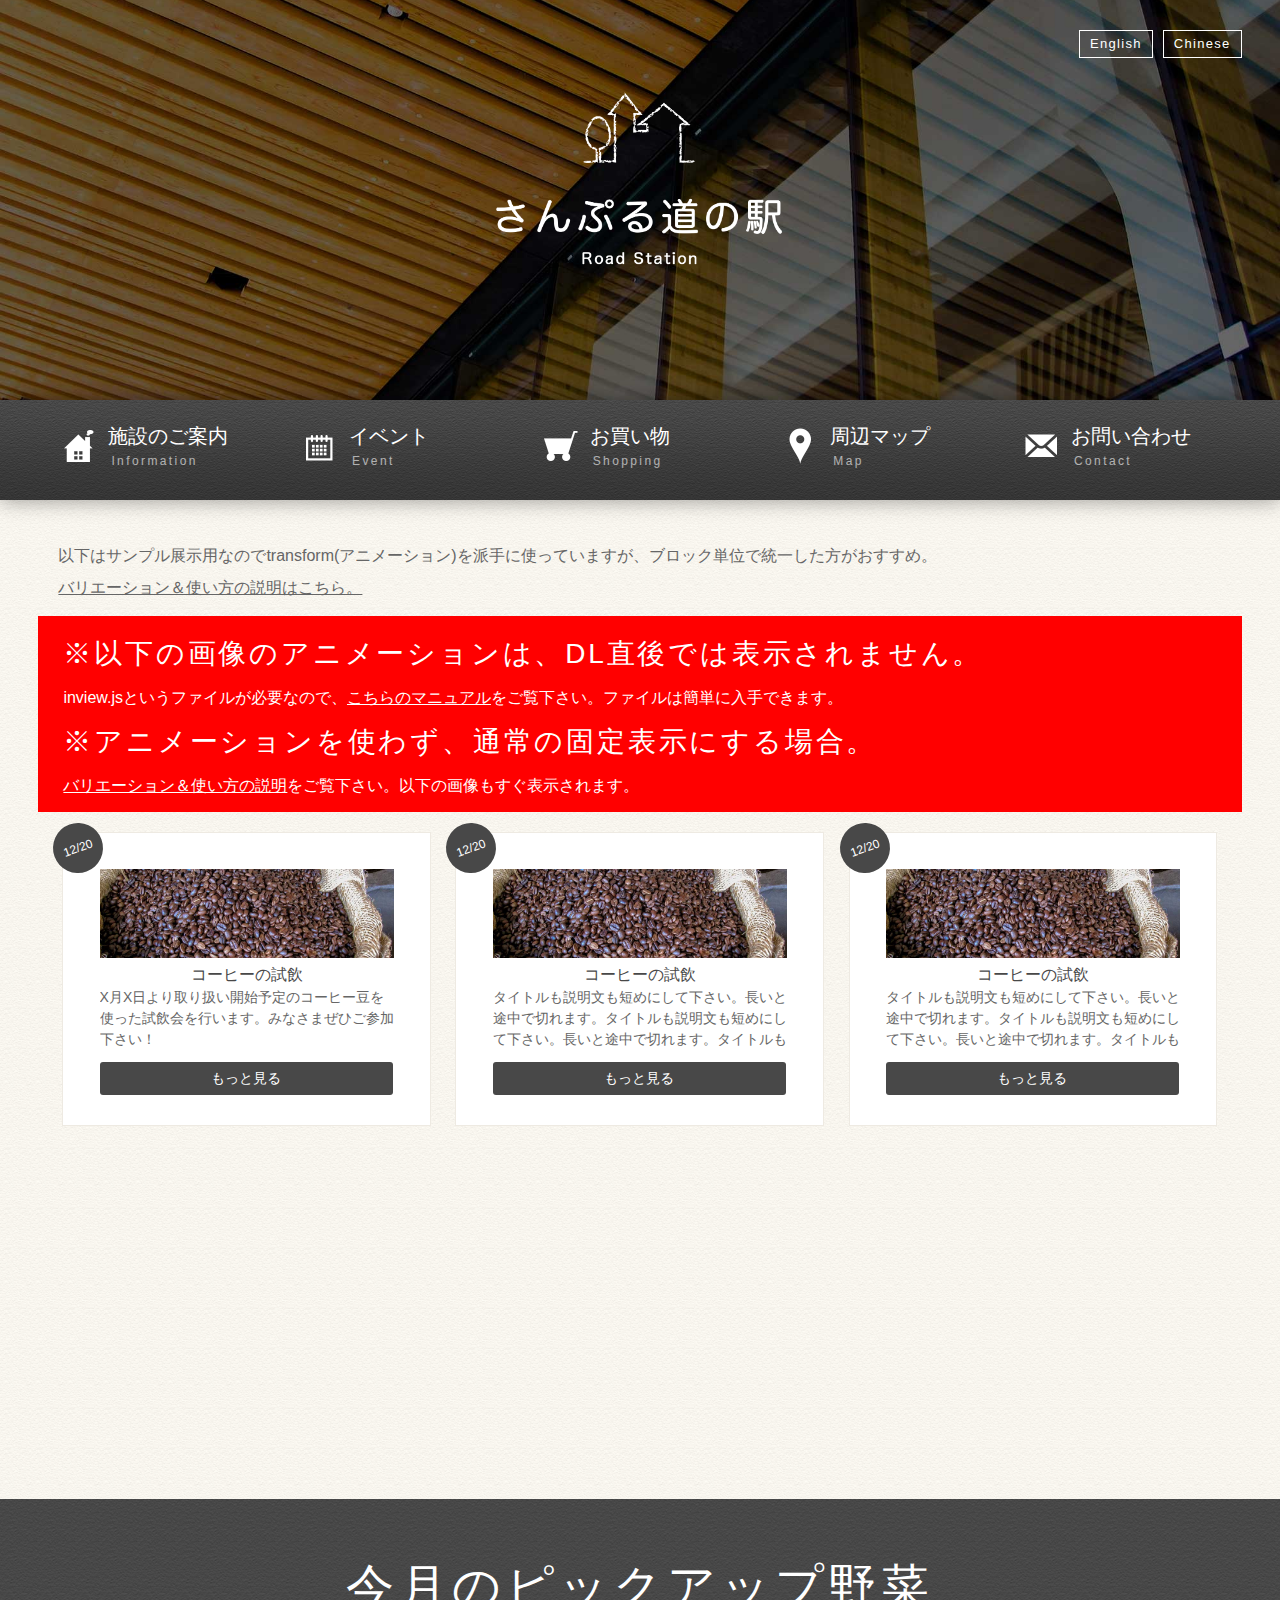
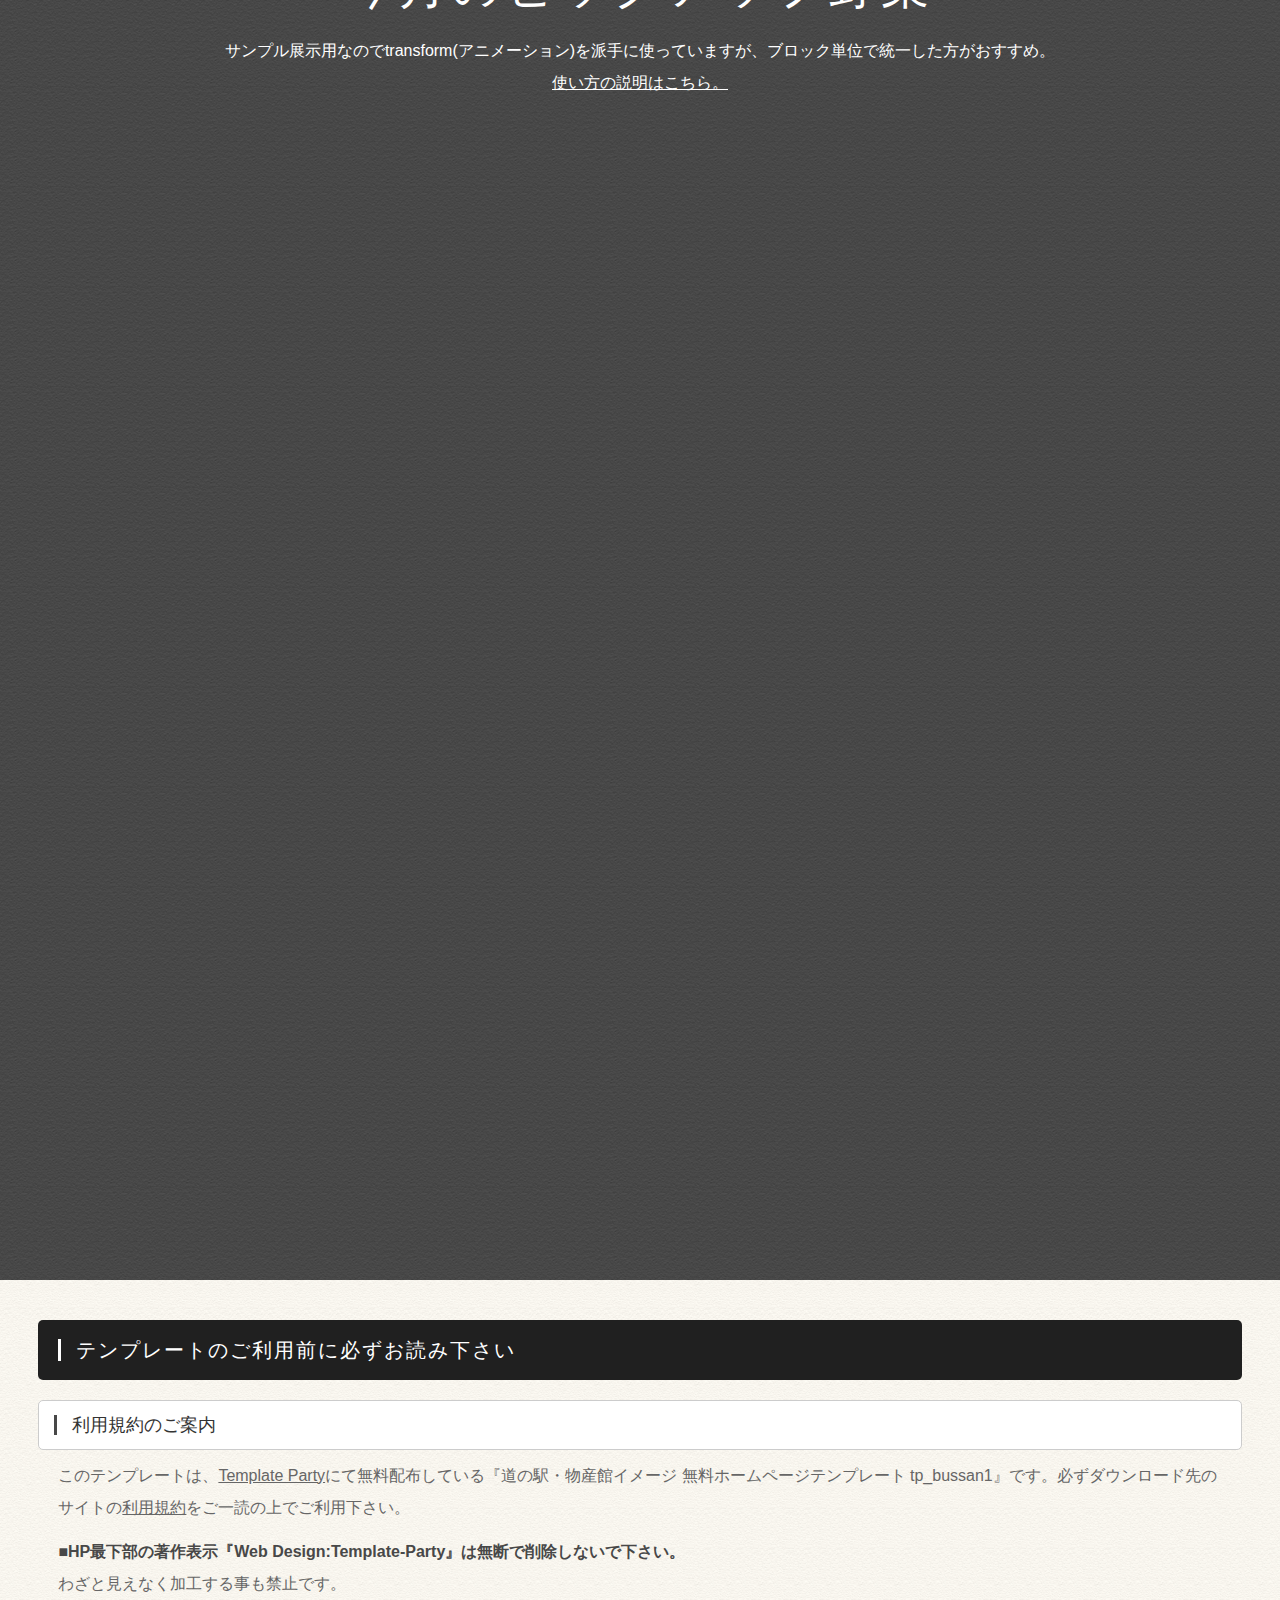
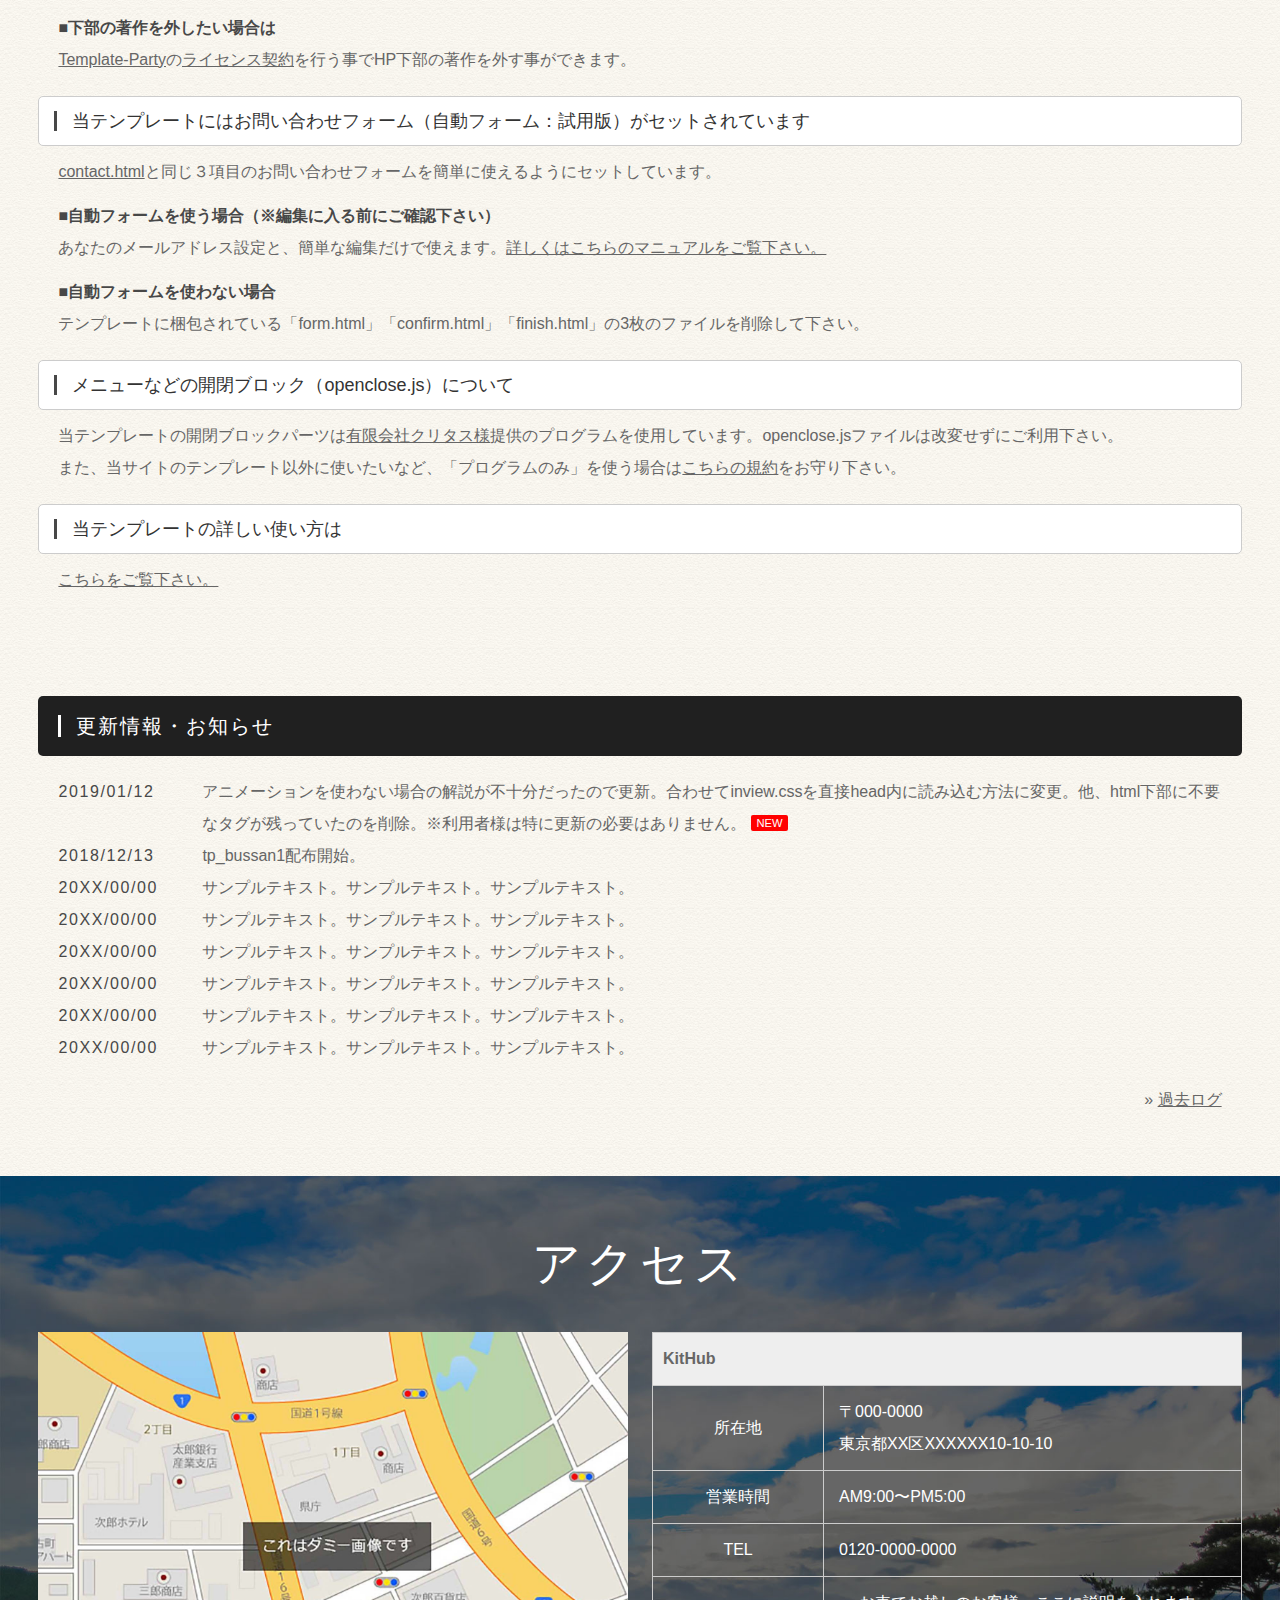
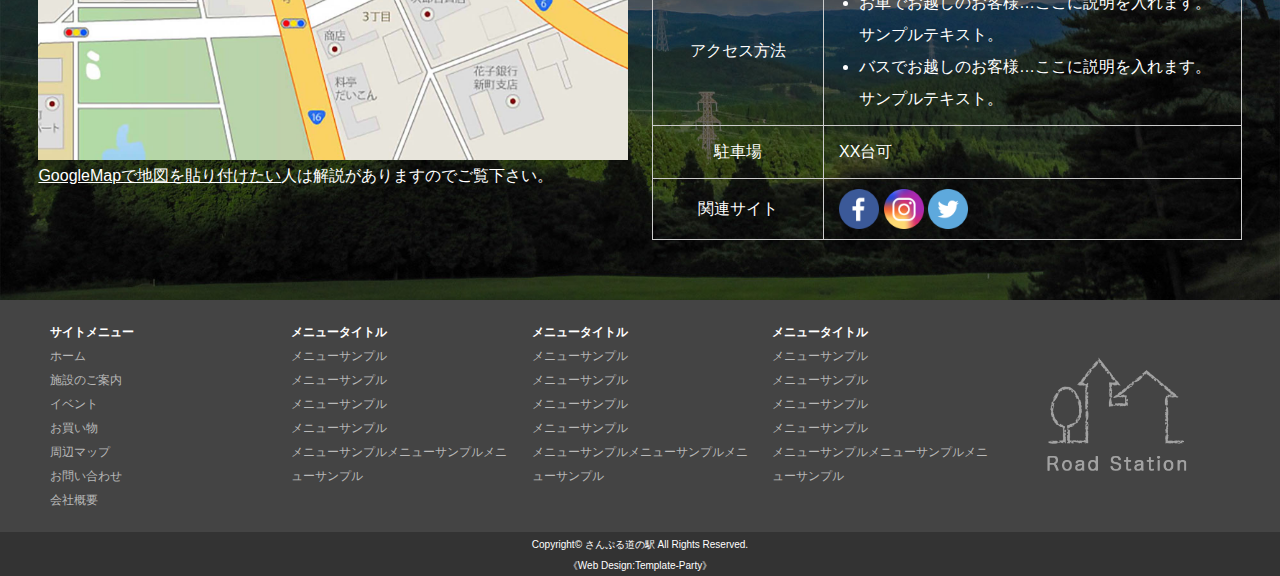
==== commit 309396b3: "タイトル変更した" ====
--- a/index.html
+++ b/index.html
@@ -266,7 +266,7 @@
 	<div class="href-right">
 
 	<table class="ta1">
-	<caption>サンプル道の駅</caption>
+	<caption>KitHub</caption>
 	<tr>
 	<th>所在地</th>
 	<td>〒000-0000<br>
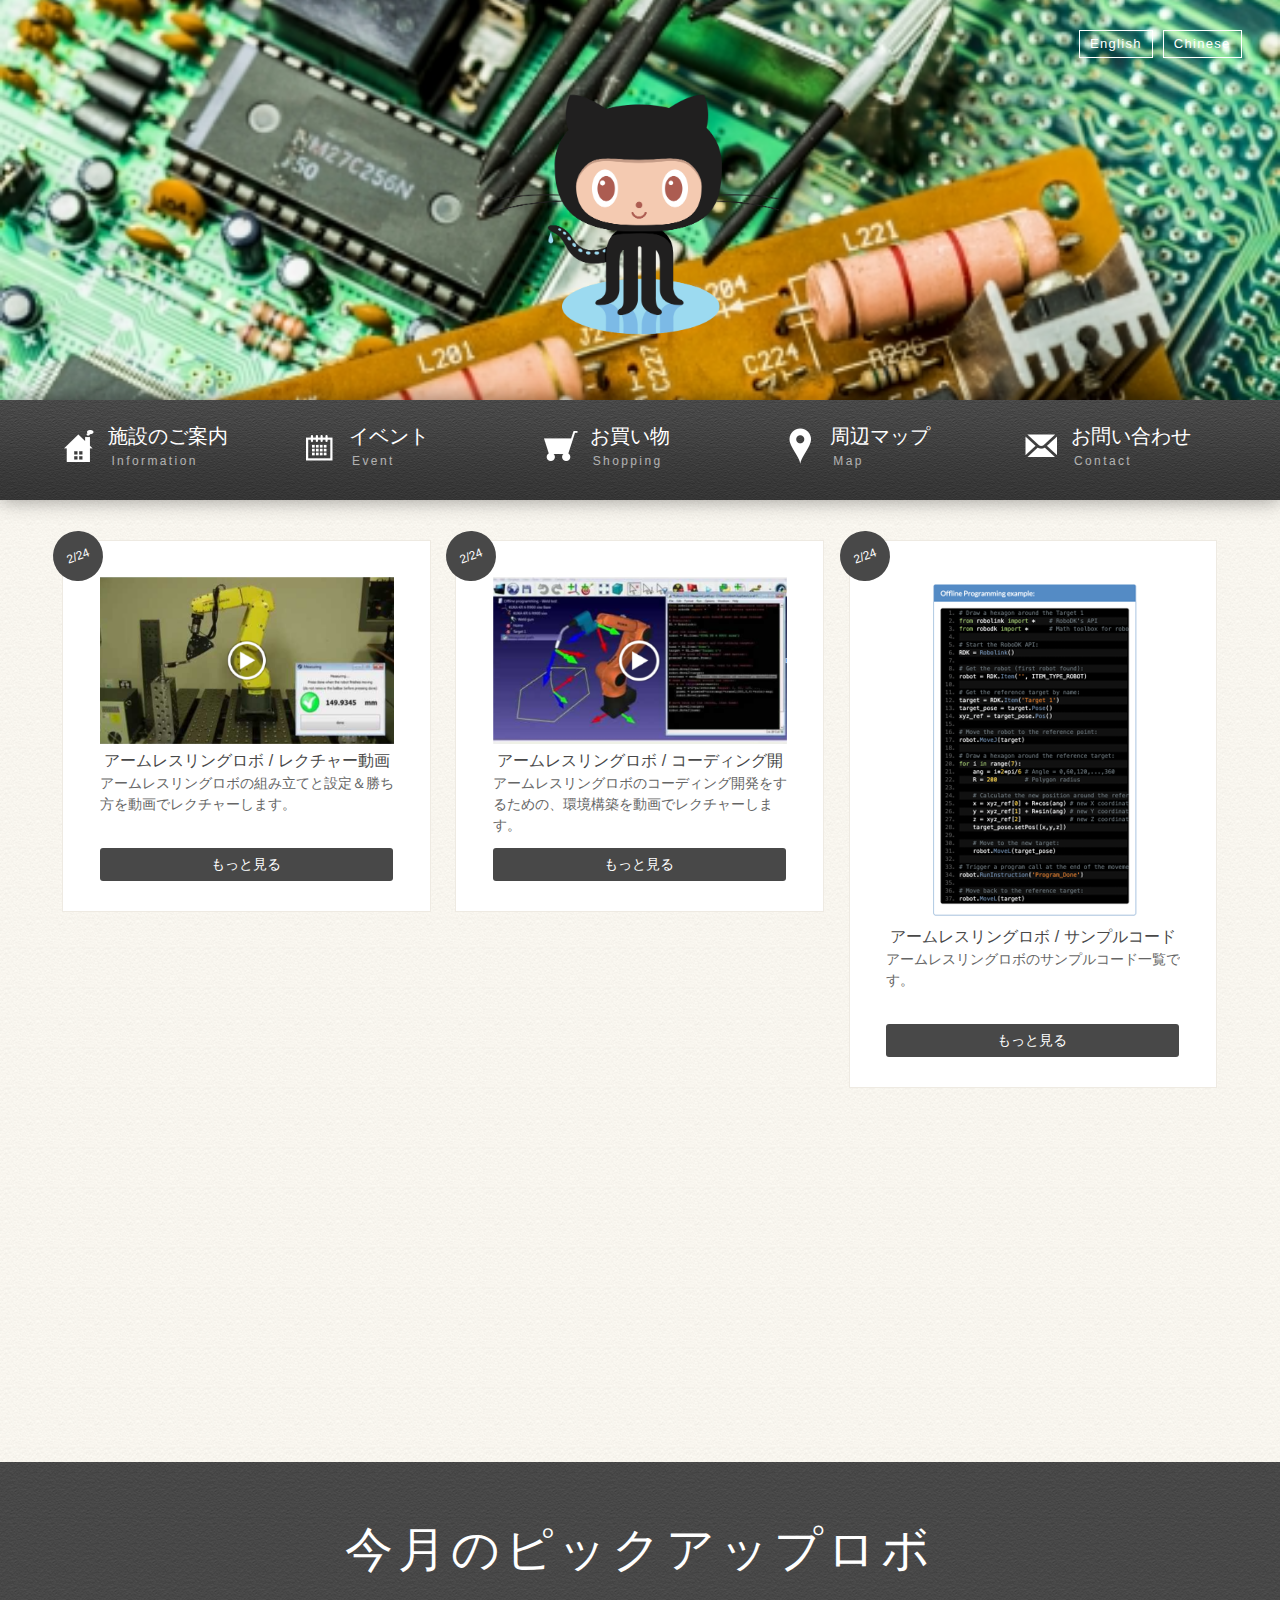
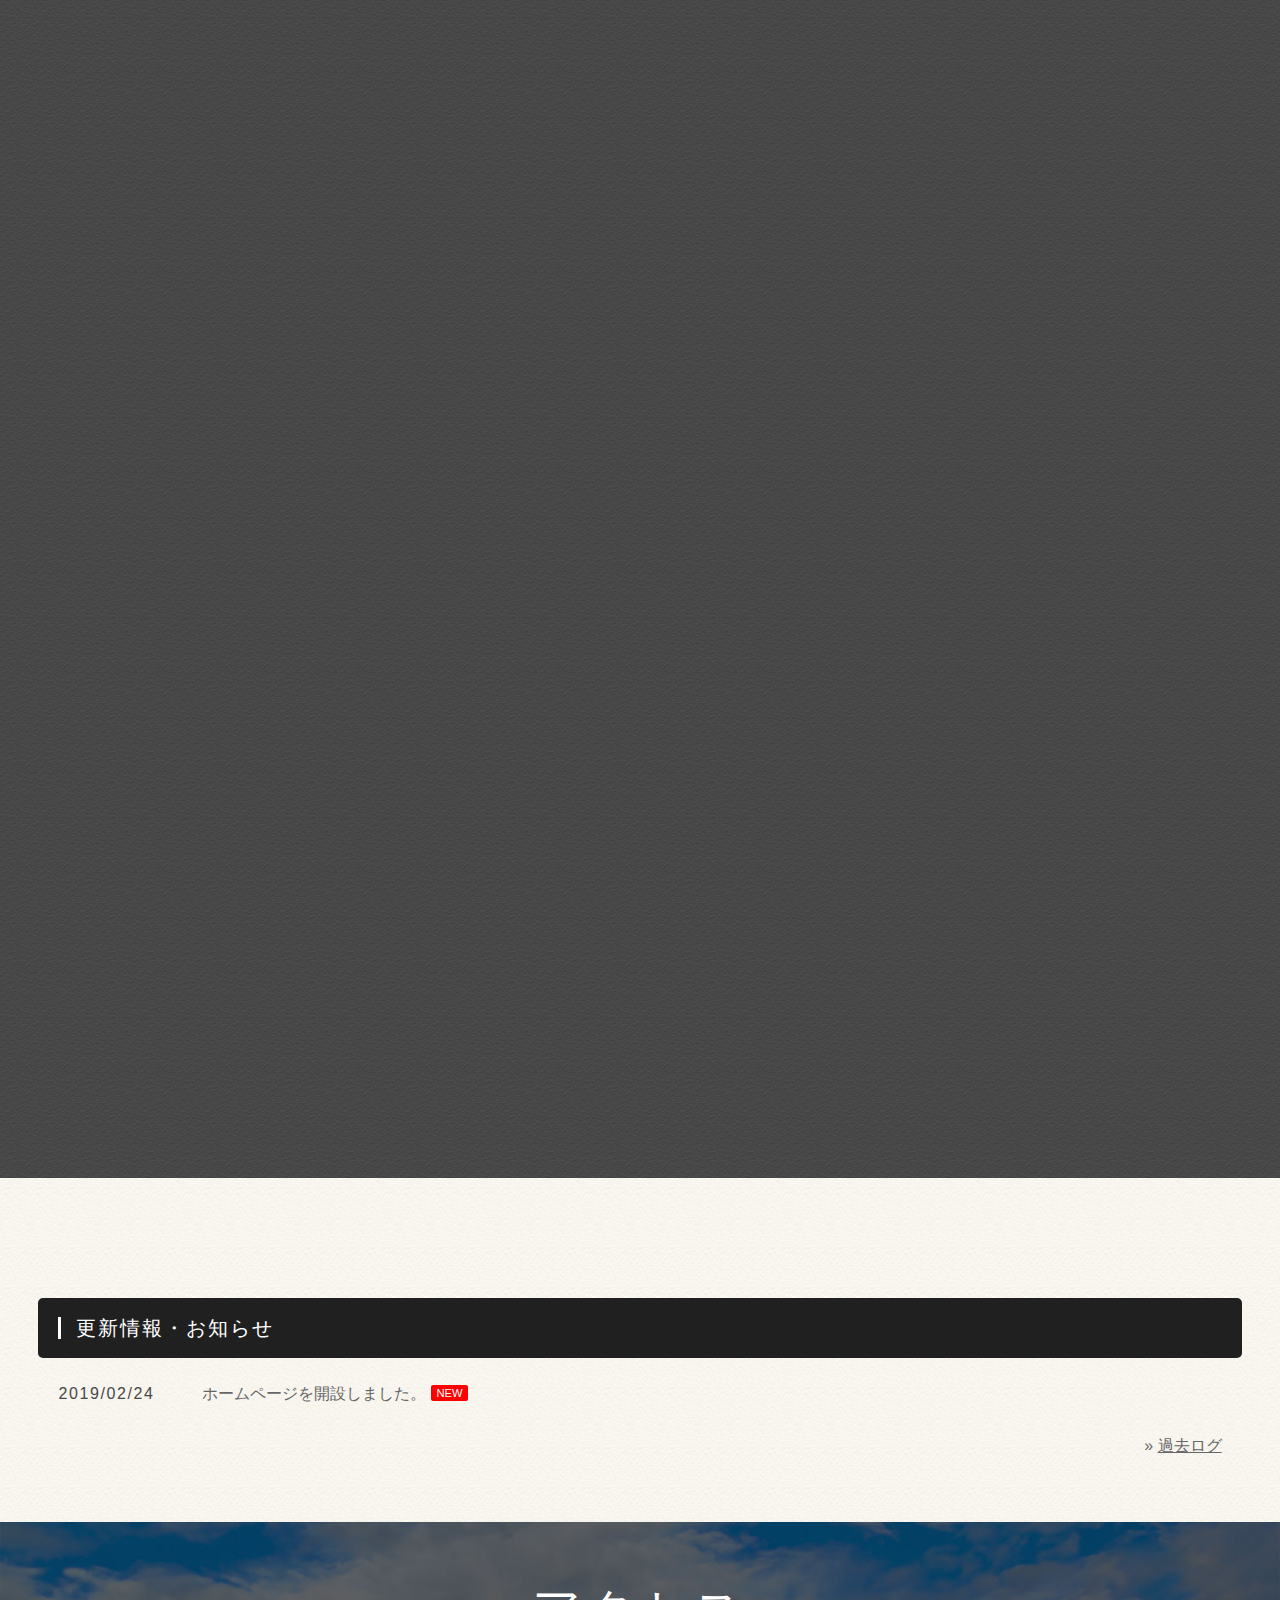
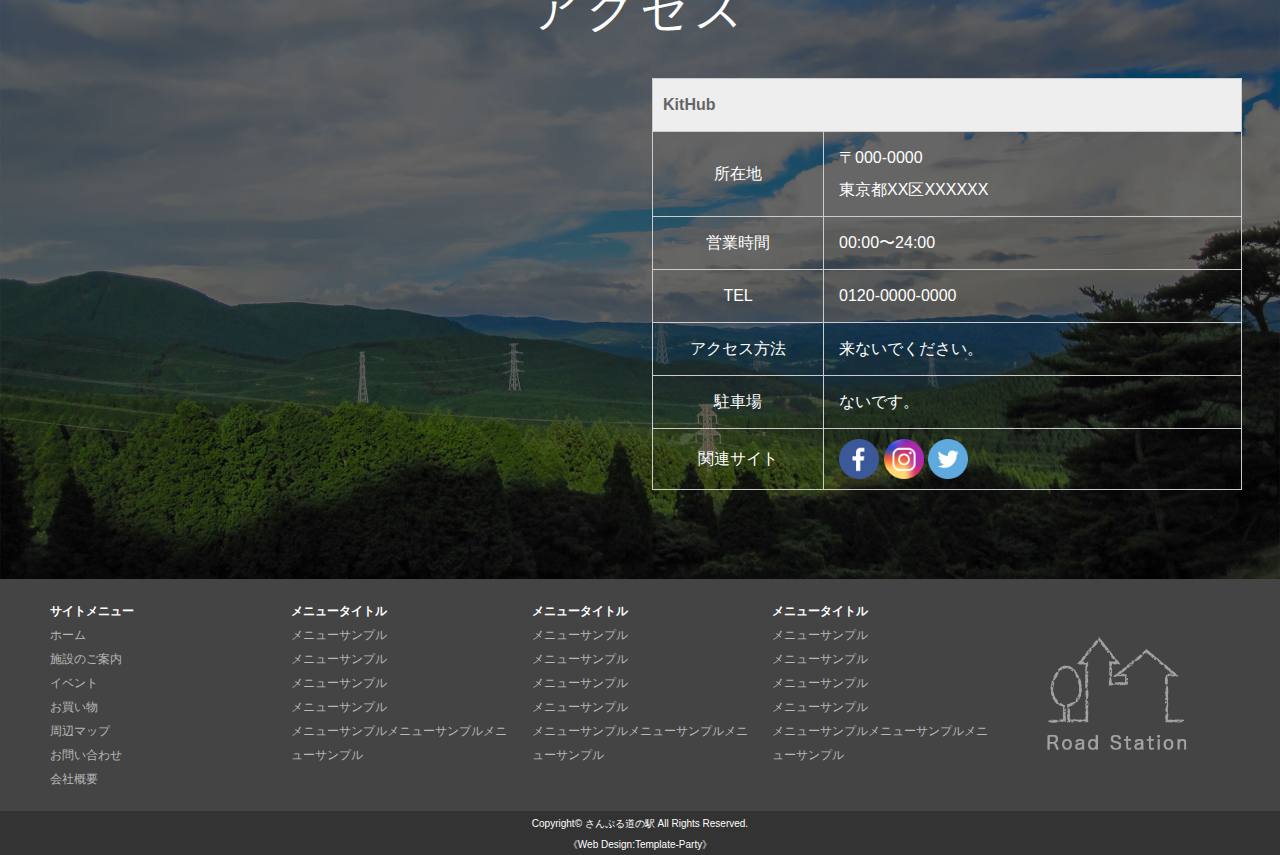
==== commit 3b65a5b8: "画像、内容変更" ====
--- a/index.html
+++ b/index.html
@@ -3,7 +3,7 @@
 <head>
 <meta charset="UTF-8">
 <meta http-equiv="X-UA-Compatible" content="IE=edge">
-<title>道の駅・物産館イメージ 無料ホームページテンプレート tp_bussan1</title>
+<title>KitHubユーザートップページ</title>
 <meta name="viewport" content="width=device-width, initial-scale=1">
 <meta name="description" content="ここにサイト説明を入れます">
 <meta name="keywords" content="キーワード１,キーワード２,キーワード３,キーワード４,キーワード５">
@@ -70,36 +70,30 @@
 
 	<section>
 
-	<p>以下はサンプル展示用なのでtransform(アニメーション)を派手に使っていますが、ブロック単位で統一した方がおすすめ。<br>
-	<a href="transform.html">バリエーション＆使い方の説明はこちら。</a></p>
-
-	<p class="check"><span class="big1">※以下の画像のアニメーションは、DL直後では表示されません。</span><br>
-	inview.jsというファイルが必要なので、<a href="https://template-party.com/file/inview.html">こちらのマニュアル</a>をご覧下さい。ファイルは簡単に入手できます。<br>
-	<span class="big1">※アニメーションを使わず、通常の固定表示にする場合。</span><br>
-	<a href="transform.html">バリエーション＆使い方の説明</a>をご覧下さい。以下の画像もすぐ表示されます。</p>
+
 
 	<div class="box2 transform1">
-	<figure><img src="images_sample/sample1.jpg" alt="コーヒー豆"></figure>
-	<h4>コーヒーの試飲</h4>
-	<p>X月X日より取り扱い開始予定のコーヒー豆を使った試飲会を行います。みなさまぜひご参加下さい！</p>
-	<p class="btn1"><a href="#">もっと見る</a></p>
-	<span class="date">12/20</span>
+	<figure><img src="images_sample/arm_movie.jpg" alt="アームレスリングロボ組み立て・設定レクチャー動画1"></figure>
+	<h4>アームレスリングロボ / レクチャー動画</h4>
+	<p>アームレスリングロボの組み立てと設定＆勝ち方を動画でレクチャーします。</p>
+	<p class="btn1"><a href="#">もっと見る</a></p>
+	<span class="date">2/24</span>
 	</div>
 
 	<div class="box2 transform1">
-	<figure><img src="images_sample/sample1.jpg" alt="コーヒー豆"></figure>
-	<h4>コーヒーの試飲</h4>
-	<p>タイトルも説明文も短めにして下さい。長いと途中で切れます。タイトルも説明文も短めにして下さい。長いと途中で切れます。タイトルも説明文も短めにして下さい。長いと途中で切れます。</p>
-	<p class="btn1"><a href="#">もっと見る</a></p>
-	<span class="date">12/20</span>
+	<figure><img src="images_sample/arm_movie2.jpg" alt="アームレスリング開発環境構築レクチャー動画2"></figure>
+	<h4>アームレスリングロボ / コーディング開発環境構築動画</h4>
+	<p>アームレスリングロボのコーディング開発をするための、環境構築を動画でレクチャーします。</p>
+	<p class="btn1"><a href="#">もっと見る</a></p>
+	<span class="date">2/24</span>
 	</div>
 
 	<div class="box2 transform1">
-	<figure><img src="images_sample/sample1.jpg" alt="コーヒー豆"></figure>
-	<h4>コーヒーの試飲</h4>
-	<p>タイトルも説明文も短めにして下さい。長いと途中で切れます。タイトルも説明文も短めにして下さい。長いと途中で切れます。タイトルも説明文も短めにして下さい。長いと途中で切れます。</p>
-	<p class="btn1"><a href="#">もっと見る</a></p>
-	<span class="date">12/20</span>
+	<figure><img src="images_sample/arm_cording.jpg" alt="アームレスリングロボサンプルコード"></figure>
+	<h4>アームレスリングロボ / サンプルコード</h4>
+	<p>アームレスリングロボのサンプルコード一覧です。</p>
+	<p class="btn1"><a href="#">もっと見る</a></p>
+	<span class="date">2/24</span>
 	</div>
 
 	<div class="box2 transform2">
@@ -107,7 +101,7 @@
 	<h4>いちごの試食</h4>
 	<p>X月X日より取り扱い開始予定のいちごの試食会を行います。みなさまぜひご参加下さい！</p>
 	<p class="btn1"><a href="#">もっと見る</a></p>
-	<span class="date">12/20</span>
+	<span class="date">2/24</span>
 	</div>
 
 	<div class="box2 transform2">
@@ -115,7 +109,7 @@
 	<h4>いちごの試食</h4>
 	<p>タイトルも説明文も短めにして下さい。長いと途中で切れます。タイトルも説明文も短めにして下さい。長いと途中で切れます。タイトルも説明文も短めにして下さい。長いと途中で切れます。</p>
 	<p class="btn1"><a href="#">もっと見る</a></p>
-	<span class="date">12/20</span>
+	<span class="date">2/24</span>
 	</div>
 
 	<div class="box2 transform2">
@@ -123,7 +117,7 @@
 	<h4>いちごの試食</h4>
 	<p>タイトルも説明文も短めにして下さい。長いと途中で切れます。タイトルも説明文も短めにして下さい。長いと途中で切れます。タイトルも説明文も短めにして下さい。長いと途中で切れます。</p>
 	<p class="btn1"><a href="#">もっと見る</a></p>
-	<span class="date">12/20</span>
+	<span class="date">2/24</span>
 	</div>
 
 	</section>
@@ -138,14 +132,12 @@
 
 	<section>
 
-	<h2 class="simple">今月のピックアップ野菜</h2>
-	<p class="c">サンプル展示用なのでtransform(アニメーション)を派手に使っていますが、ブロック単位で統一した方がおすすめ。<br>
-	<a href="transform.html">使い方の説明はこちら。</a></p>
+	<h2 class="simple">今月のピックアップロボ</h2>
 
 	<div class="box1 up">
 	<figure class="fr w30p"><img src="images_sample/photo4.jpg" alt=""></figure>
 	<div class="fl w65p">
-	<h4>ラディッシュ</h4>
+	<h4>ラディッシュロボ</h4>
 	<p>ラディッシュのイラストは、イラスト素材サイトの<a href="http://sozai.komalu.com/" target="_blank">コムマール</a>さんの著作物です。このテンプレート内でご利用頂く場合のみ、イラストの再利用が許可されています。<br>
 	※イラスト横の小さなサイン(Komalu)はコムマールさんの著作表示箇所なので消さないで下さい。<br>
 	「Komalu」のサインを消したい場合や、弊社テンプレート以外での使用については<a href="http://sozai.komalu.com/" target="_blank">コムマール</a>さんのサイトの利用規約をご確認下さい。</p>
@@ -156,7 +148,7 @@
 	<div class="box1 left">
 	<figure class="fl w30p"><img src="images_sample/photo4.jpg" alt=""></figure>
 	<div class="fr w65p">
-	<h4>ラディッシュ</h4>
+	<h4>ラディッシュロボ2</h4>
 	<p>ラディッシュのイラストは、イラスト素材サイトの<a href="http://sozai.komalu.com/" target="_blank">コムマール</a>さんの著作物です。このテンプレート内でご利用頂く場合のみ、イラストの再利用が許可されています。<br>
 	※イラスト横の小さなサイン(Komalu)はコムマールさんの著作表示箇所なので消さないで下さい。<br>
 	「Komalu」のサインを消したい場合や、弊社テンプレート以外での使用については<a href="http://sozai.komalu.com/" target="_blank">コムマール</a>さんのサイトの利用規約をご確認下さい。</p>
@@ -167,7 +159,7 @@
 	<div class="box1 right">
 	<figure class="fl w30p"><img src="images_sample/photo4.jpg" alt=""></figure>
 	<div class="fr w65p">
-	<h4>ラディッシュ</h4>
+	<h4>ラディッシュロボ3</h4>
 	<p>ラディッシュのイラストは、イラスト素材サイトの<a href="http://sozai.komalu.com/" target="_blank">コムマール</a>さんの著作物です。このテンプレート内でご利用頂く場合のみ、イラストの再利用が許可されています。<br>
 	※イラスト横の小さなサイン(Komalu)はコムマールさんの著作表示箇所なので消さないで下さい。<br>
 	「Komalu」のサインを消したい場合や、弊社テンプレート以外での使用については<a href="http://sozai.komalu.com/" target="_blank">コムマール</a>さんのサイトの利用規約をご確認下さい。</p>
@@ -185,32 +177,7 @@
 <div class="contents">
 <div class="inner">
 
-	<section>
-
-	<h2>テンプレートのご利用前に必ずお読み下さい</h2>
-
-	<h3>利用規約のご案内</h3>
-	<p>このテンプレートは、<a href="https://template-party.com/">Template Party</a>にて無料配布している『道の駅・物産館イメージ 無料ホームページテンプレート tp_bussan1』です。必ずダウンロード先のサイトの<a href="https://template-party.com/read.html">利用規約</a>をご一読の上でご利用下さい。</p>
-	<p><strong class="color1">■HP最下部の著作表示『Web Design:Template-Party』は無断で削除しないで下さい。</strong><br>
-	わざと見えなく加工する事も禁止です。</p>
-	<p><strong class="color1">■下部の著作を外したい場合は</strong><br>
-	<a href="https://template-party.com/">Template-Party</a>の<a href="https://template-party.com/member.html">ライセンス契約</a>を行う事でHP下部の著作を外す事ができます。</p>
-
-	<h3>当テンプレートにはお問い合わせフォーム（自動フォーム：試用版）がセットされています</h3>
-	<p><a href="contact.html">contact.html</a>と同じ３項目のお問い合わせフォームを簡単に使えるようにセットしています。</p>
-	<p><strong class="color1">■自動フォームを使う場合（※編集に入る前にご確認下さい）</strong><br>
-	あなたのメールアドレス設定と、簡単な編集だけで使えます。<a href="https://template-party.com/file/formgen_manual_set2.html" target="_blank">詳しくはこちらのマニュアルをご覧下さい。</a></p>
-	<p><strong class="color1">■自動フォームを使わない場合</strong><br>
-	テンプレートに梱包されている「form.html」「confirm.html」「finish.html」の3枚のファイルを削除して下さい。</p>
-
-	<h3>メニューなどの開閉ブロック（openclose.js）について</h3>
-	<p>当テンプレートの開閉ブロックパーツは<a href="http://www.crytus.co.jp/">有限会社クリタス様</a>提供のプログラムを使用しています。openclose.jsファイルは改変せずにご利用下さい。<br>
-	また、当サイトのテンプレート以外に使いたいなど、「プログラムのみ」を使う場合は<a href="https://template-party.com/free_program/openclose_license.html">こちらの規約</a>をお守り下さい。</p>
-
-	<h3>当テンプレートの詳しい使い方は</h3>
-	<p><a href="company.html">こちらをご覧下さい。</a></p>
-
-	</section>
+
 
 </div>
 <!--/.inner-->
@@ -223,22 +190,9 @@
 	<section id="new">
 	<h2>更新情報・お知らせ</h2>
 	<dl>
-	<dt>2019/01/12</dt>
-	<dd>アニメーションを使わない場合の解説が不十分だったので更新。合わせてinview.cssを直接head内に読み込む方法に変更。他、html下部に不要なタグが残っていたのを削除。※利用者様は特に更新の必要はありません。<span class="newicon">NEW</span></dd>
-	<dt>2018/12/13</dt>
-	<dd>tp_bussan1配布開始。</dd>
-	<dt>20XX/00/00</dt>
-	<dd>サンプルテキスト。サンプルテキスト。サンプルテキスト。</dd>
-	<dt>20XX/00/00</dt>
-	<dd>サンプルテキスト。サンプルテキスト。サンプルテキスト。</dd>
-	<dt>20XX/00/00</dt>
-	<dd>サンプルテキスト。サンプルテキスト。サンプルテキスト。</dd>
-	<dt>20XX/00/00</dt>
-	<dd>サンプルテキスト。サンプルテキスト。サンプルテキスト。</dd>
-	<dt>20XX/00/00</dt>
-	<dd>サンプルテキスト。サンプルテキスト。サンプルテキスト。</dd>
-	<dt>20XX/00/00</dt>
-	<dd>サンプルテキスト。サンプルテキスト。サンプルテキスト。</dd>
+	<dt>2019/02/24</dt>
+	<dd>ホームページを開設しました。<span class="newicon">NEW</span></dd>
+
 	</dl>
 	<p class="r">&raquo;&nbsp;<a href="#">過去ログ</a></p>
 	</section>
@@ -257,9 +211,8 @@
 
 	<div class="href-left">
 
-	<div><img src="images/dummy_map_main.jpg" alt=""><br>
-	<a href="http://template-party.com/file/pickup_googlemap.html" target="_blank">GoogleMapで地図を貼り付けたい</a>人は解説がありますのでご覧下さい。</div>
-
+			<iframe src="https://www.google.com/maps/embed?pb=!1m18!1m12!1m3!1d3243.0428561960125!2d139.73818055116126!3d35.626669980109966!2m3!1f0!2f0!3f0!3m2!1i1024!2i768!4f13.1!3m3!1m2!1s0x60188a5b3feecb19%3A0xe464accc1e5e8aa4!2z5pel5pys44Oe44Kk44Kv44Ot44K944OV44OI!5e0!3m2!1sja!2sjp!4v1550919996581" width="600" height="450" frameborder="0" style="border:0" allowfullscreen></iframe>
+	
 	</div>
 	<!--/#fooer-left-->
 
@@ -270,11 +223,11 @@
 	<tr>
 	<th>所在地</th>
 	<td>〒000-0000<br>
-	東京都XX区XXXXXX10-10-10</td>
+	東京都XX区XXXXXX</td>
 	</tr>
 	<tr>
 	<th>営業時間</th>
-	<td>AM9:00〜PM5:00</td>
+	<td>00:00〜24:00</td>
 	</tr>
 	<tr>
 	<th>TEL</th>
@@ -282,16 +235,12 @@
 	</tr>
 	<tr>
 	<th>アクセス方法</th>
-	<td>
-		<ul class="disc">
-		<li>お車でお越しのお客様…ここに説明を入れます。サンプルテキスト。</li>
-		<li>バスでお越しのお客様…ここに説明を入れます。サンプルテキスト。</li>
-		</ul>
+	<td>来ないでください。</td>
 	</td>
 	</tr>
 	<tr>
 	<th>駐車場</th>
-	<td>XX台可</td>
+	<td>ないです。</td>
 	</tr>
 	<tr>
 	<th>関連サイト</th>
